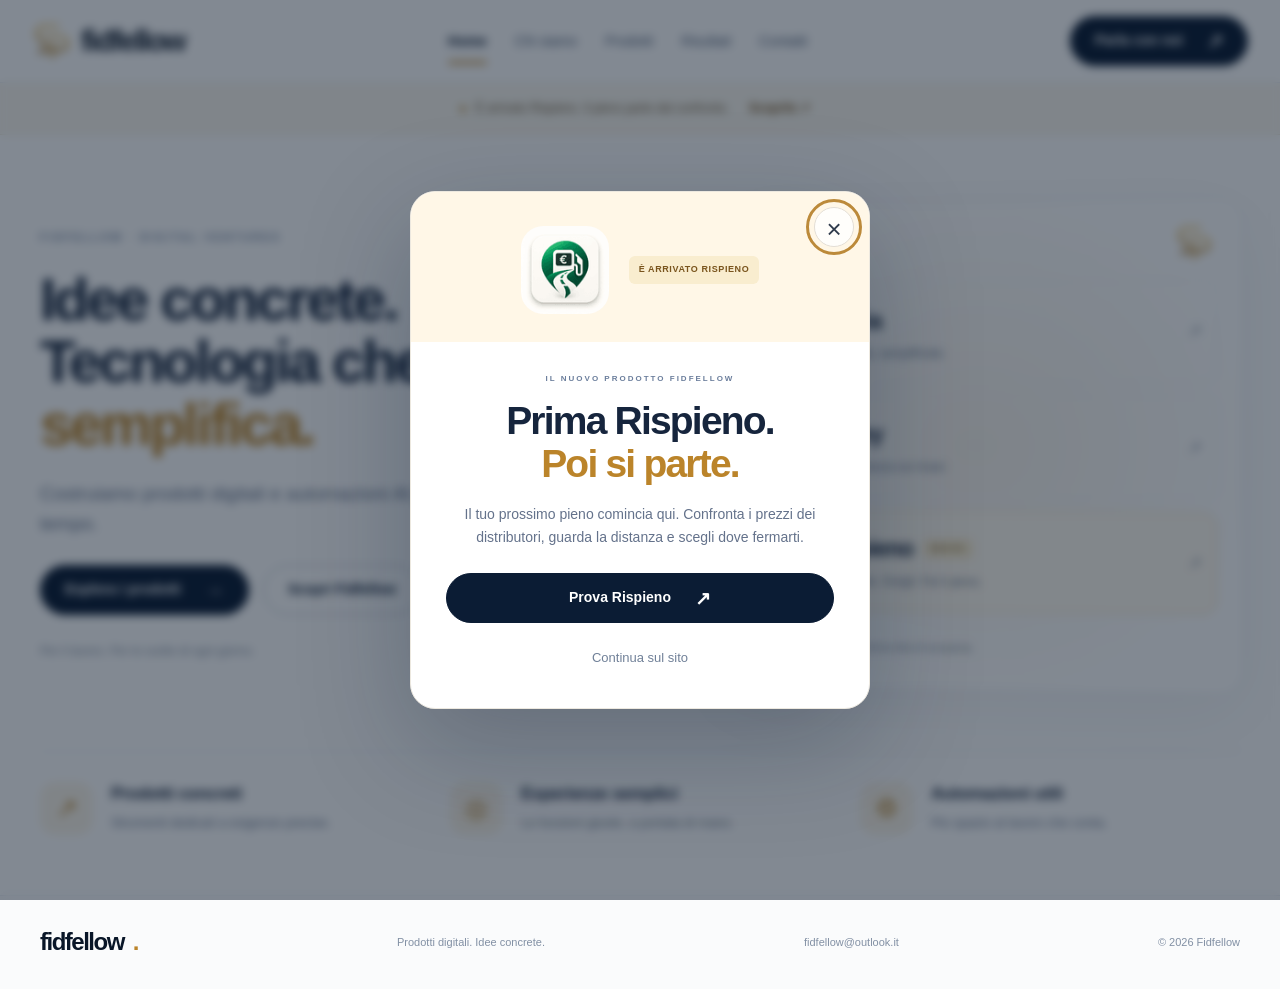
==== index.html @ 9572c6fe "Replace speculative forecasts with transparent cost, recovery and fuel comparisons using customer in" ====
<!doctype html><html lang="it"><head><meta charset="utf-8"><meta name="viewport" content="width=device-width,initial-scale=1"><title>Fidfellow — Prodotti digitali, idee concrete</title><meta name="description" content="Nuvia, Hotey e Rispieno: scopri i prodotti Fidfellow e le soluzioni di automazione AI per semplificare il lavoro e le scelte quotidiane."><link rel="canonical" href="https://www.fidfellow.it/"><meta name="theme-color" content="#ffffff"><link rel="icon" href="assets/fidfellow-mark.webp"><meta property="og:title" content="Fidfellow — Prodotti digitali, idee concrete"><meta property="og:description" content="Tecnologia utile. Prodotti concreti. Scopri Nuvia, Hotey e il lancio di Rispieno."><meta property="og:image" content="https://www.fidfellow.it/assets/fidfellow-mark.webp"><script async src="https://pagead2.googlesyndication.com/pagead/js/adsbygoogle.js?client=ca-pub-4845368538074260" crossorigin="anonymous"></script><style>:root{--navy:#0b1c34;--text:#16253d;--muted:#64728b;--gold:#bb842a;--line:#e6eaf0;--surface:#f7f9fc;--shadow:0 20px 70px #263c5710}*{box-sizing:border-box}html{scroll-behavior:smooth;scroll-padding-top:90px}body{margin:0;color:var(--text);background:#fff;font-family:Inter,-apple-system,BlinkMacSystemFont,"Segoe UI",Arial,sans-serif;-webkit-font-smoothing:antialiased;line-height:1.6}body.lock{overflow:hidden}a{color:inherit;text-decoration:none}button,input,select,textarea{font:inherit}button,a,input{touch-action:manipulation}button{cursor:pointer}img{max-width:100%;object-fit:contain}button,a{ -webkit-tap-highlight-color:transparent}button:focus-visible,a:focus-visible,summary:focus-visible{outline:3px solid #bc8a3a;outline-offset:5px}input:focus,select:focus,textarea:focus{outline:2px solid #bc8a3a;outline-offset:2px}[hidden]{display:none!important}.container{width:min(1200px,calc(100% - 80px));margin-inline:auto}header{position:sticky;top:0;z-index:30;background:#fffffff5;border-bottom:1px solid var(--line);backdrop-filter:blur(14px)}.nav-wrap{width:min(1320px,calc(100% - 64px));min-height:82px;margin:auto;display:flex;align-items:center;justify-content:space-between;gap:30px}.brand{display:inline-flex;gap:9px;align-items:center;letter-spacing:-1.5px;font-size:29px;font-weight:750;color:#091628}.brand img{object-fit:contain;width:40px;height:40px}nav{display:flex;gap:28px;align-items:center}nav a{position:relative;padding:27px 0;font-size:14px;color:#4c5c76;white-space:nowrap}nav a[aria-current]{color:var(--navy);font-weight:650}nav a[aria-current]:after{content:'';position:absolute;bottom:15px;left:0;right:0;height:3px;background:var(--gold);border-radius:5px}#menu-toggle{display:none}.button{display:inline-flex;align-items:center;justify-content:center;gap:24px;background:var(--navy);border:1px solid var(--navy);border-radius:50px;padding:14px 24px;min-height:50px;color:#fff;font-size:14px;font-weight:600;line-height:1.4;transition:transform .2s,background .2s;white-space:normal;text-align:center}.button:hover{background:#203b60;transform:translateY(-2px)}.button.outline{color:var(--navy);background:transparent;border-color:#acb7c8}.button.outline:hover{background:#eef2f7}.button span{font-size:19px;line-height:1}.actions{display:flex;align-items:center;flex-wrap:wrap;gap:14px;margin-top:27px}.eyebrow{font-size:10px;font-weight:650;letter-spacing:2.8px;color:#6b7e9c;margin:0 0 22px}.gold,em{color:var(--gold)}em{font-style:normal}h1,h2,h3,p{margin-top:0}h1{font-size:clamp(42px,4.6vw,67px);line-height:1.06;letter-spacing:-2.8px;font-weight:700;margin-bottom:23px}h2{font-size:25px;line-height:1.2;letter-spacing:-.9px;margin-bottom:14px}h3{font-size:17px;line-height:1.3;letter-spacing:-.3px;margin-bottom:7px}p{color:var(--muted);font-size:15px;line-height:1.65}.lead{font-size:19px;line-height:1.55;max-width:630px;margin-bottom:0}.hero{display:grid;grid-template-columns:1.15fr 1fr;gap:65px;align-items:center;padding-block:66px 60px}.hero-foot{font-size:12px;margin:27px 0 0;color:#8490a1}.launch-strip{background:#faf7ef;display:flex;justify-content:center;align-items:center;gap:10px;padding:11px 20px;color:#665130;font-size:12px;border-bottom:1px solid #eee7d7}.launch-strip button{border:0;background:transparent;color:#6d4815;font-size:12px;font-weight:650;padding:5px 10px}.live-dot{height:6px;width:6px;background:#b88a3a;border-radius:50%;flex:none}.ecosystem{padding:24px;background:#fff;border:1px solid #e3e7ed;border-radius:24px;box-shadow:var(--shadow);transform:perspective(1400px) rotateY(-5deg);position:relative}.ecosystem:before{content:'';position:absolute;inset:-45px;z-index:-1;background:radial-gradient(ellipse,#eee6d77a,transparent 65%);pointer-events:none}.ecosystem-head{display:flex;align-items:center;justify-content:space-between;margin:0 4px 18px}.ecosystem-head>span{font-size:9px;letter-spacing:2px;color:#788297}.eco-row{display:flex;align-items:center;gap:17px;padding:19px 15px;border:1px solid #edf0f4;border-radius:14px;margin-bottom:12px;transition:transform .2s,background .2s}.eco-row:hover{background:#f8f9fc;transform:translateX(3px)}.eco-row img{width:52px;height:52px;border-radius:12px;flex:none}.eco-row>span:nth-child(2){flex:1}.eco-row strong{display:flex;gap:10px;align-items:center;font-size:23px;letter-spacing:-.8px}.eco-row small{font-size:12px;color:var(--muted)}.eco-row>span:last-child{color:#7b879b}.eco-launch{background:#fffaf0;border-color:#ebdcbf}.badge{display:inline-block;background:#f9edcf;color:#79541d;border-radius:6px;padding:4px 8px;font-size:8px;letter-spacing:.6px;font-weight:700;line-height:1.5;vertical-align:middle}.ecosystem-bottom{font-size:10px;color:#7b8798;padding:10px 4px 2px}.tiny-icon{color:var(--gold);font-size:18px;vertical-align:middle;margin-right:8px}.principles{display:grid;grid-template-columns:repeat(3,1fr);gap:30px;padding-block:30px 50px;border-top:1px solid var(--line)}.principles article{display:flex;gap:18px;align-items:center}.principles p{font-size:13px;margin:0}.icon-box{height:53px;width:53px;flex:none;display:inline-grid;place-items:center;background:#fbf5e9;color:#b57e22;border-radius:15px;font-size:26px}.card{background:white;border:1px solid var(--line);border-radius:18px;padding:27px}.values{display:grid;grid-template-columns:repeat(3,minmax(0,1fr));gap:20px}.values .icon-box{margin-bottom:22px}.values h2{font-size:22px}.values p{font-size:14px;margin:0}.brand-panel{min-height:370px;background:linear-gradient(145deg,#fafbfc,#f5efe3);border:1px solid #eee9e0;border-radius:24px;display:flex;flex-direction:column;align-items:center;justify-content:center;padding:35px}.brand-panel img{width:140px;height:140px}.brand-panel strong{font-size:35px;letter-spacing:-1.8px;margin-top:5px}.brand-panel p{font-size:17px;line-height:1.5;text-align:center;margin:12px 0 24px}.brand-panel>span{font-size:8px;color:#9a8b70;letter-spacing:1.5px}.split-note{display:grid;grid-template-columns:.8fr 1.2fr auto;gap:40px;align-items:center;margin-block:45px 60px;padding-top:30px;border-top:1px solid var(--line)}.split-note h2{margin:0}.split-note p{margin:0;font-size:14px}.text-link{border:0;background:transparent;color:#223d60;padding:6px 0;font-size:13px;font-weight:600;min-height:40px;display:inline-flex;align-items:center}.page-intro{padding-block:55px 38px}.page-intro h1{max-width:900px}.page-intro .lead{max-width:720px;font-size:18px}.product-grid{display:grid;grid-template-columns:repeat(3,minmax(0,1fr));gap:20px}.product-card{display:flex;flex-direction:column;padding:28px;min-width:0}.product-top{display:flex;align-items:center;justify-content:space-between;gap:12px;margin-bottom:25px}.product-top img{width:60px;height:60px;border-radius:14px}.category{font-size:8px;letter-spacing:1px;color:#7788a0;text-align:right}.product-card h2{font-size:29px;margin-bottom:15px}.product-card p{font-size:14px}.product-card ul{list-style:none;margin:2px 0 28px;padding:0;font-size:12px;color:#5c6c84}.product-card li{border-bottom:1px solid #eef1f5;padding:9px 0}.product-card li:before{content:'✓';color:var(--gold);margin-right:9px}.product-card .button{margin-top:auto;align-self:start;font-size:13px}.product-launch{background:#fffdf8;border-color:#e7d4ae}.custom-banner{display:flex;align-items:center;justify-content:space-between;gap:25px;border-top:1px solid var(--line);margin-top:36px;padding-block:30px 48px}.custom-banner h2{font-size:24px;margin-bottom:6px}.custom-banner p{margin:0;font-size:14px}.back{display:inline-block;font-size:13px;color:#64748b;margin:35px 0}.detail-layout{display:grid;grid-template-columns:.8fr 1.2fr;gap:70px;align-items:center;padding-bottom:60px}.detail-layout h1{font-size:clamp(40px,4vw,59px)}.detail-layout .lead{font-size:17px}.detail-art{min-height:380px;border-radius:24px;display:flex;flex-direction:column;align-items:center;justify-content:center;gap:36px;padding:35px;background:#f0f7f6}.detail-art>img{width:155px;height:155px;border-radius:25px}.detail-art>span{font-size:9px;letter-spacing:1.5px;color:#44605c;text-align:center}.hotey-art{background:#eff6f1}.rispieno-art{background:#fff5df}.rispieno-art>span{color:#896e33}dl{font-size:13px;margin:25px 0}dl>div{display:flex;justify-content:space-between;gap:20px;padding:12px 0;border-bottom:1px solid var(--line)}dd{margin:0;color:var(--muted);text-align:right}.steps{list-style:none;padding:0;margin:25px 0;font-size:14px;color:#5b6e85}.steps li{padding:9px 0}.steps b{color:var(--gold);font-size:11px;margin-right:12px}.results-intro h1{font-size:clamp(40px,4vw,58px)}.simulator{padding-bottom:55px}.sim-toolbar{display:flex;justify-content:space-between;gap:20px;align-items:center;margin-bottom:23px}.segmented{display:flex;gap:5px;padding:5px;background:#f0f3f8;border:1px solid var(--line);border-radius:11px}.segmented button{background:transparent;color:#66758e;border:0;padding:10px 25px;border-radius:7px;font-size:13px;min-height:42px}.segmented button[aria-pressed=true]{background:var(--navy);color:white;box-shadow:0 3px 5px #12243d20}.small-button{background:white;border:1px solid #dbe2ec;border-radius:9px;padding:10px 15px;font-size:12px;color:#3a4e6c;min-height:42px}.small-button:hover{background:#f5f7fb}.sim-grid{display:grid;grid-template-columns:300px minmax(0,1fr);gap:22px;align-items:start}.controls{background:#fbfcfe;padding:23px}.control-heading{display:flex;justify-content:space-between;align-items:center;gap:10px}.control-heading h2{font-size:19px;margin:0}.control-heading .text-link{font-size:10px;color:#7b8699}.controls>p{font-size:12px;margin-top:14px}.range-label{flex-direction:row;display:flex;flex-wrap:wrap;align-items:center;justify-content:space-between;gap:8px;font-size:12px;color:#51627b;margin-top:25px}.range-label output{font-weight:650;color:var(--navy);font-size:14px}.range-label input{width:100%;accent-color:#bc8b39;min-height:32px;cursor:pointer}.controls .assumption{font-size:10px;color:#7a879a;border-top:1px solid var(--line);padding-top:18px;margin:20px 0 0}.metrics{display:grid;grid-template-columns:1fr 1fr;gap:18px;margin-bottom:18px}.metrics article{padding:23px}.metrics span{display:block;font-size:12px;color:#5c6e88}.metrics strong{font-size:33px;line-height:1.3;letter-spacing:-1px;display:block;margin:10px 0;color:#142943}.metrics article:first-child strong{color:#ad7926}.metrics small{font-size:10px;color:#7c8aa0}.chart-card{padding:24px}.chart-heading{display:flex;justify-content:space-between;align-items:center;gap:20px}.chart-heading .eyebrow{font-size:8px;letter-spacing:1.5px;margin-bottom:9px}.chart-heading h2{font-size:20px;margin:0}.sim-status{font-size:10px;color:#9b742f;white-space:nowrap}#result-chart{width:100%;height:auto;display:block;margin-top:16px;overflow:visible}.chart-note{font-size:11px;margin:0;color:#70809a}.data-table{margin-top:18px;padding:17px 23px}.data-table summary{cursor:pointer;min-height:32px;font-size:13px;align-content:center}.table-scroll{overflow:auto;margin-top:15px}table{border-collapse:collapse;width:100%;font-size:12px;text-align:left}th,td{padding:10px;border-bottom:1px solid var(--line);white-space:nowrap}th{color:#64748b;font-weight:600}tbody tr:hover{background:#f7f9fc}.contact-intro{padding-bottom:35px}.contact-layout{display:grid;grid-template-columns:1.35fr .85fr;gap:23px;padding-bottom:20px}#contact-form{padding:30px}#contact-form>p{font-size:13px}label{display:flex;flex-direction:column;gap:7px;font-size:12px;color:#52627c;margin-top:17px}.form-row{display:grid;grid-template-columns:1fr 1fr;gap:15px}label small{display:inline;font-size:10px;color:#7e8da3}input:not([type=range]),select,textarea{border:1px solid #dfe5ed;border-radius:8px;padding:12px 13px;width:100%;min-width:0;min-height:45px;color:var(--text);background:#fdfefe;font-size:16px}textarea{resize:vertical;line-height:1.5}#contact-form .button{margin-top:22px}#contact-form .form-note{font-size:10px;margin:13px 0 0;color:#7a879b}.contact-side{display:grid;gap:20px;align-content:start}.contact-side .icon-box{margin-bottom:20px}.contact-side h2{font-size:23px}.contact-side p{font-size:13px}.email{display:block;font-size:clamp(16px,1.5vw,21px);font-weight:550;letter-spacing:-.4px;overflow-wrap:anywhere;margin:15px 0 20px}.faq{max-width:850px;padding-block:20px 55px}.faq h2{font-size:25px}.faq details{border-bottom:1px solid var(--line);padding:15px 0}.faq summary{font-size:14px;cursor:pointer;min-height:36px;align-content:center}.faq p{font-size:13px;margin:10px 0}.footer-inner{display:flex;gap:25px;align-items:center;justify-content:space-between;padding-block:27px}.footer-inner .brand{font-size:24px}.footer-inner>span,.footer-inner>a:not(.brand),.footer-inner small{font-size:11px;color:#8290a4}footer{border-top:1px solid var(--line);background:#fafbfc;margin-top:10px}.skip{position:fixed;top:-80px;left:20px;z-index:200;background:var(--navy);color:white;padding:12px}.skip:focus{top:10px}dialog{border:1px solid #ece8df;padding:0;border-radius:25px;width:min(460px,calc(100% - 32px));max-height:calc(100dvh - 32px);overflow:auto;box-shadow:0 35px 110px #07192f40;color:var(--text)}dialog::backdrop{background:#07152680;backdrop-filter:blur(5px)}.modal-close{position:absolute;right:15px;top:15px;width:40px;height:40px;display:grid;place-items:center;border:1px solid #e3ded5;border-radius:50%;background:#ffffffd9;color:#2f3b4c;font-size:26px;z-index:1}.launch-art{display:flex;align-items:center;justify-content:center;gap:20px;background:#fff7e7;padding:30px 35px 24px;min-height:150px}.launch-art img{width:88px;height:88px;border-radius:22px}.launch-art .badge{font-size:9px;padding:7px 10px}.launch-content{padding:30px 35px;text-align:center}.launch-content .eyebrow{font-size:8px;letter-spacing:2px;margin-bottom:15px}.launch-content h2{font-size:39px;line-height:1.1;letter-spacing:-1.8px;margin-bottom:17px}.launch-content p:not(.eyebrow){font-size:14px}.launch-content .button{width:100%;margin-top:10px}.launch-content .dismiss{display:block;margin:15px auto 0;color:#708098;font-weight:400}.page-enter{animation:page-enter .25s ease}@keyframes page-enter{from{opacity:.5;transform:translateY(6px)}to{opacity:1;transform:translateY(0)}}
@media(min-width:1450px){.hero{padding-block:85px 70px}h1{font-size:69px}.home-hero{gap:90px}.container{width:min(1240px,calc(100% - 100px))}}
@media(max-width:1050px){.nav-wrap{gap:20px;width:calc(100% - 40px)}nav{gap:20px}.nav-cta{display:none}.hero{gap:35px}.hero h1{font-size:52px}.eco-row{padding:15px 10px;gap:10px}.eco-row strong{font-size:20px}.ecosystem{padding:19px}.product-card{padding:22px}.product-top{align-items:flex-start;flex-direction:column}.detail-layout{gap:35px}.sim-grid{grid-template-columns:260px minmax(0,1fr)}.controls{padding:18px}.metrics strong{font-size:28px}.split-note{grid-template-columns:1fr 1fr}.split-note .text-link{grid-column:2}.footer-inner{flex-wrap:wrap}.contact-layout{grid-template-columns:1.15fr .85fr}}
@media(max-width:760px){.container{width:calc(100% - 40px)}.nav-wrap{min-height:72px}.brand{font-size:27px}.brand img{width:34px;height:34px}#menu-toggle{display:flex;align-items:center;gap:13px;border:1px solid #e1e6ed;background:#fff;border-radius:30px;color:var(--navy);padding:10px 15px;min-height:44px;font-size:13px}nav{display:none;position:absolute;top:72px;left:0;right:0;background:#fff;border-bottom:1px solid var(--line);box-shadow:0 22px 40px #10284c15;padding:12px 22px 20px;flex-direction:column;gap:0;align-items:stretch;max-height:calc(100dvh - 72px);overflow:auto}header.menu-open nav{display:flex}nav a{padding:15px 10px;font-size:19px;border-bottom:1px solid #f0f2f6}nav a[aria-current]:after{left:0;top:19px;bottom:19px;width:3px;height:auto;right:auto}.launch-strip{font-size:10px;gap:7px;padding:8px 15px}.launch-strip button{font-size:10px;padding-inline:4px;white-space:nowrap}.hero{grid-template-columns:1fr;padding-block:36px;gap:32px}.hero h1,h1{font-size:clamp(39px,9.2vw,57px);letter-spacing:-1.8px}.lead,.page-intro .lead{font-size:16px}.eyebrow{font-size:8px;letter-spacing:2.2px;margin-bottom:18px}.actions{gap:10px;margin-top:22px}.button{padding:13px 20px;min-height:48px;font-size:13px;gap:15px}.hero-foot{font-size:11px;margin-top:19px}.ecosystem{transform:none;padding:20px;border-radius:20px}.ecosystem-head{margin-bottom:10px}.ecosystem-head img{width:30px;height:30px}.eco-row{padding:13px;gap:14px}.eco-row img{width:45px;height:45px}.eco-row strong{font-size:20px}.eco-row small{font-size:11px}.ecosystem-bottom{font-size:9px}.principles{grid-template-columns:1fr;gap:22px;padding-block:27px 38px}.principles article{gap:15px}.principles p{font-size:12px}.icon-box{width:46px;height:46px;font-size:23px}.brand-panel{min-height:250px;padding:25px}.brand-panel img{width:100px;height:100px}.brand-panel strong{font-size:28px}.brand-panel p{font-size:15px;margin-bottom:16px}.values{grid-template-columns:1fr;gap:13px}.values .card{padding:23px}.values .icon-box{float:left;margin:0 18px 12px 0}.values h2{font-size:21px;margin-top:8px}.values p{clear:both;padding-top:10px}.split-note{grid-template-columns:1fr;gap:15px;margin-block:30px 38px}.split-note .text-link{grid-column:auto}.split-note h2{font-size:26px}.page-intro{padding-block:34px 28px}.product-grid{grid-template-columns:1fr;gap:16px}.product-top{flex-direction:row;align-items:center;margin-bottom:20px}.product-card{padding:25px}.product-card h2{font-size:28px}.product-card ul{margin-bottom:22px}.custom-banner{flex-direction:column;align-items:start;padding-bottom:35px;gap:20px}.detail-layout{grid-template-columns:1fr;gap:28px;padding-bottom:35px}.detail-art{min-height:220px;gap:20px;padding:25px}.detail-art>img{width:110px;height:110px}.detail-layout h1{font-size:40px}.detail-layout .lead{font-size:16px}.back{margin:24px 0}.results-intro h1{font-size:39px}.sim-grid{grid-template-columns:1fr;gap:15px}.sim-toolbar{gap:10px;flex-wrap:wrap;margin-bottom:15px}.segmented{flex:1}.segmented button{flex:1;padding:10px 15px}.small-button{font-size:11px}.controls{padding:21px}.controls>p{margin:8px 0}.range-label{margin-top:19px}.range-label input{min-height:42px}.metrics{gap:11px;margin-bottom:13px}.metrics article{padding:17px 14px}.metrics span{font-size:10px}.metrics strong{font-size:clamp(22px,6vw,29px)}.metrics small{font-size:9px}.chart-card{padding:19px 12px}.chart-heading{padding-inline:6px;gap:10px}.chart-heading h2{font-size:17px}.sim-status{font-size:8px}.chart-heading .eyebrow{font-size:7px;letter-spacing:1px}.chart-note{padding-inline:6px;font-size:10px}.data-table{padding:15px}.contact-layout{grid-template-columns:1fr;gap:17px}#contact-form{padding:23px}.form-row{grid-template-columns:1fr;gap:0}.contact-side{gap:15px}.contact-side .card{padding:23px}.email{font-size:21px}.faq{padding-block:20px 35px}.faq h2{font-size:24px}.footer-inner{gap:15px;display:grid;grid-template-columns:1fr 1fr;padding-block:22px}.footer-inner>.brand{grid-column:1/-1}.footer-inner>a:not(.brand){grid-column:1/-1;grid-row:3}.footer-inner>span{font-size:10px}.footer-inner small{text-align:right;font-size:10px}.launch-content{padding:25px}.launch-content h2{font-size:35px}.launch-art{padding:25px;gap:15px}.launch-art img{width:75px;height:75px}.launch-art .badge{font-size:8px}}
@media(prefers-reduced-motion:reduce){html{scroll-behavior:auto}*,*:before,*:after{animation:none!important;transition:none!important}}
/* Interactive forecast chart: dimensional SVG, real scenario values. */
.chart-card{position:relative;background:linear-gradient(145deg,#fff 45%,#fbf8f1);box-shadow:0 10px 35px #1c35570a;border-color:#e6e6e8;overflow:hidden}.chart-card:before{content:'';position:absolute;left:24px;right:24px;top:0;height:2px;background:linear-gradient(90deg,transparent,#d7b67488,transparent)}#result-chart{touch-action:pan-y;border-radius:12px}#result-chart:focus-visible{outline:2px solid #bc8b39;outline-offset:4px}.chart-hit{cursor:crosshair}.trend-note{font-size:10px;color:#7a879b;margin:9px 0 0}.metrics strong{font-variant-numeric:tabular-nums}.chart-curve{stroke-dasharray:1400;stroke-dashoffset:0;animation:curve-reveal .65s cubic-bezier(.2,.7,.3,1)}@keyframes curve-reveal{from{stroke-dashoffset:1400}to{stroke-dashoffset:0}}@media(prefers-reduced-motion:reduce){.chart-curve{animation:none}}
.analysis-guidance{margin-bottom:18px;background:#faf8f3}.analysis-guidance .eyebrow{font-size:8px;margin-bottom:10px}.analysis-guidance h2{font-size:23px}.analysis-guidance p:last-child{font-size:13px;margin:0}.controls label{margin-top:20px;line-height:1.5}.controls label small{font-size:10px;color:#78869b;line-height:1.5}.controls input[type=number]{font-variant-numeric:tabular-nums}.data-origin{font-size:10px!important;padding:10px 12px;background:#f5efdf;border-radius:8px;color:#765c2f!important}.decision-box{margin-top:17px;border-left:3px solid #c2903d}.decision-box p{font-size:13px;margin:0}.analysis-cta{margin-top:24px;display:flex;gap:20px;align-items:center;justify-content:space-between}.analysis-cta p{font-size:12px;margin:0}.analysis-cta .button{flex-shrink:0}.metrics strong.negative{color:#aa4d3f}.small-button:disabled{opacity:.45;cursor:not-allowed}#formula{font-size:12px;padding-top:15px}.data-table .form-note{font-size:10px;margin-top:15px;color:#78869b}.sim-grid{grid-template-columns:330px minmax(0,1fr)}@media(max-width:1050px){.sim-grid{grid-template-columns:290px minmax(0,1fr)}}@media(max-width:760px){.sim-grid{grid-template-columns:1fr}.analysis-cta{flex-direction:column;align-items:start}.analysis-guidance h2{font-size:21px}}</style></head><body>
<a class="skip" href="#main">Vai al contenuto</a><header><div class="nav-wrap"><a class="brand" href="#home" aria-label="Fidfellow, Home"><img src="[data-uri]" alt="" width="40" height="40">fidfellow</a><button id="menu-toggle" aria-expanded="false" aria-controls="navigation">Menu <span aria-hidden="true">☰</span></button><nav id="navigation" aria-label="Navigazione principale"><a href="#home">Home</a><a href="#chi-siamo">Chi siamo</a><a href="#prodotti">Prodotti</a><a href="#risultati">Risultati</a><a href="#contatti">Contatti</a></nav><a class="button nav-cta" href="#contatti">Parla con noi <span>↗</span></a></div></header>
<main id="main">
<section data-page="home"><div class="launch-strip"><span class="live-dot"></span><span>È arrivato Rispieno. Il pieno parte dal confronto.</span><button type="button" data-launch>Scoprilo <span aria-hidden="true">↗</span></button></div><div class="container hero home-hero"><div class="hero-copy"><p class="eyebrow">FIDFELLOW · DIGITAL VENTURES</p><h1>Idee concrete.<br>Tecnologia che<br><em>semplifica.</em></h1><p class="lead">Costruiamo prodotti digitali e automazioni AI per dare più valore al tuo tempo.</p><div class="actions"><a class="button" href="#prodotti">Esplora i prodotti <span>→</span></a><a class="button outline" href="#chi-siamo">Scopri Fidfellow</a></div><p class="hero-foot">Per il lavoro. Per le scelte di ogni giorno.</p></div><div class="ecosystem" aria-label="L’ecosistema dei prodotti Fidfellow"><div class="ecosystem-head"><span>I NOSTRI PRODOTTI</span><img src="[data-uri]" alt="" width="38" height="38"></div><a class="eco-row" href="#nuvia"><img src="[data-uri]" alt="" width="56" height="56"><span><strong>Nuvia</strong><small>Ospitalità, semplificata.</small></span><span>↗</span></a><a class="eco-row" href="#hotey"><img src="[data-uri]" alt="" width="56" height="56"><span><strong>Hotey</strong><small>Più chiarezza sui ricavi.</small></span><span>↗</span></a><a class="eco-row eco-launch" href="#rispieno"><img src="[data-uri]" alt="" width="56" height="56"><span><strong>Rispieno <b class="badge">NOVITÀ</b></strong><small>Confronta. Scegli. Fai il pieno.</small></span><span>↗</span></a><div class="ecosystem-bottom"><span class="tiny-icon">✦</span> Esigenze diverse. La stessa idea di semplicità.</div></div></div><div class="container principles"><article><span class="icon-box">↗</span><div><h3>Prodotti concreti</h3><p>Strumenti dedicati a esigenze precise.</p></div></article><article><span class="icon-box">◎</span><div><h3>Esperienze semplici</h3><p>Le funzioni giuste, a portata di mano.</p></div></article><article><span class="icon-box">⚙</span><div><h3>Automazioni utili</h3><p>Più spazio al lavoro che conta.</p></div></article></div></section>
<section data-page="chi-siamo" hidden><div class="container hero about-hero"><div><p class="eyebrow">FIDFELLOW · CHI SIAMO</p><h1>Costruiamo con<br><em>visione e concretezza.</em></h1><p class="lead">Sviluppiamo prodotti digitali e soluzioni di automazione AI per aiutare aziende e persone a semplificare le attività quotidiane.</p><div class="actions"><a href="#prodotti" class="button">Scopri cosa facciamo <span>→</span></a><a href="#contatti" class="button outline">Contattaci</a></div></div><div class="brand-panel"><img src="[data-uri]" alt="Logo Fidfellow" width="180" height="180"><strong>fidfellow</strong><p>Dal bisogno reale.<br>Alla soluzione utile.</p><span>PRODOTTI · SOFTWARE · AUTOMAZIONE AI</span></div></div><div class="container values"><article class="card"><span class="icon-box">◎</span><h2>Missione</h2><p>Dare valore al tempo attraverso prodotti e automazioni che rendano più semplici il lavoro e le decisioni quotidiane.</p></article><article class="card"><span class="icon-box">↗</span><h2>Approccio</h2><p>Partire da un bisogno concreto, costruire una soluzione utilizzabile e migliorarla sulla base dell’esperienza.</p></article><article class="card"><span class="icon-box">◇</span><h2>Valori</h2><p>Semplicità, chiarezza e tecnologia utile. Mettiamo al centro le persone che useranno ciò che realizziamo.</p></article></div><div class="container split-note"><h2>Prodotti nostri.<br>Soluzioni per te.</h2><p>Accanto a Nuvia, Hotey e Rispieno, realizziamo automazioni AI e sistemi per digitalizzare i processi aziendali. Raccontaci da dove vuoi partire.</p><a class="text-link" href="#contatti">Parliamone →</a></div></section>
<section data-page="prodotti" hidden><div class="container page-intro"><p class="eyebrow">FIDFELLOW · PRODOTTI</p><h1>Strumenti diversi.<br>Un obiettivo: <em>semplificare.</em></h1><p class="lead">Ospitalità, ricavi e mobilità. Scegli il prodotto e scopri cosa può fare per te.</p></div><div class="container product-grid"><article class="product-card card"><div class="product-top"><img src="[data-uri]" width="64" height="64" alt="Logo Nuvia"><span class="category">OSPITALITÀ</span></div><h2>Nuvia</h2><p>Una piattaforma per hotel, B&B e case vacanza. Per organizzare il lavoro e gestire le richieste quotidiane con più chiarezza.</p><ul><li>Organizzazione operativa</li><li>Richieste degli ospiti</li><li>Ospitalità indipendente</li></ul><a class="button" href="#nuvia">Scopri Nuvia <span>↗</span></a></article><article class="product-card card"><div class="product-top"><img src="[data-uri]" width="64" height="64" alt="Logo Hotey"><span class="category">REVENUE OPERATIONS</span></div><h2>Hotey</h2><p>Un motore di revenue recovery per hotel. Per confrontare prenotazioni, commissioni e pagamenti e approfondire le anomalie.</p><ul><li>Confronto dei dati</li><li>Anomalie da verificare</li><li>Ricavi potenzialmente recuperabili</li></ul><a class="button outline" href="#hotey">Scopri Hotey <span>↗</span></a></article><article class="product-card card product-launch"><div class="product-top"><img src="[data-uri]" width="64" height="64" alt="Logo Rispieno"><span class="badge">APPENA LANCIATO</span></div><h2>Rispieno</h2><p>Confronta i distributori e i prezzi del carburante. Guarda anche la distanza e apri le indicazioni per la stazione che scegli.</p><ul><li>Confronto per carburante</li><li>Prezzi e posizione</li><li>Indicazioni su Google Maps</li></ul><a class="button" href="#rispieno">Scopri Rispieno <span>↗</span></a></article></div><div class="container custom-banner"><div><h2>Hai un’esigenza diversa?</h2><p>Parliamo di automazioni AI e soluzioni per i tuoi processi.</p></div><a class="button outline" href="#contatti">Soluzioni su misura →</a></div></section>
<section data-page="nuvia" hidden class="detail-page container"><a class="back" href="#prodotti">← Torna ai prodotti</a><div class="detail-layout"><div class="detail-art nuvia-art"><img src="[data-uri]" alt="Logo Nuvia" width="180" height="180"><span>OSPITALITÀ, SEMPLIFICATA.</span></div><div><p class="eyebrow">FIDFELLOW · NUVIA</p><h1>Più spazio<br><em>all’ospitalità.</em></h1><p class="lead">La piattaforma dedicata a hotel, B&B e case vacanza: richieste ripetitive, organizzazione operativa e una visione più chiara della struttura.</p><dl><div><dt>Per chi</dt><dd>Ospitalità indipendente</dd></div><div><dt>Focus</dt><dd>Organizzazione e attività quotidiane</dd></div></dl><div class="actions"><a class="button" href="nuvia/" target="_blank" rel="noopener">Scopri il sito Nuvia ↗</a><a class="button outline" href="#contatti" data-topic="Nuvia">Chiedi informazioni</a></div></div></div></section>
<section data-page="hotey" hidden class="detail-page container"><a class="back" href="#prodotti">← Torna ai prodotti</a><div class="detail-layout"><div class="detail-art hotey-art"><img src="[data-uri]" alt="Logo Hotey" width="180" height="180"><span>CHIAREZZA SUI RICAVI.</span></div><div><p class="eyebrow">FIDFELLOW · HOTEY</p><h1>Ogni ricavo<br><em>merita attenzione.</em></h1><p class="lead">Confronta prenotazioni, commissioni OTA e pagamenti per individuare anomalie e importi potenzialmente recuperabili, sempre da verificare.</p><dl><div><dt>Per chi</dt><dd>Hotel indipendenti</dd></div><div><dt>Focus</dt><dd>Revenue recovery</dd></div></dl><div class="actions"><a class="button" href="https://hotey0.vercel.app/" target="_blank" rel="noopener">Apri Hotey ↗</a><a class="button outline" href="#contatti" data-topic="Hotey">Chiedi informazioni</a></div></div></div></section>
<section data-page="rispieno" hidden class="detail-page container"><a class="back" href="#prodotti">← Torna ai prodotti</a><div class="detail-layout"><div class="detail-art rispieno-art"><img src="[data-uri]" alt="Logo Rispieno" width="180" height="180"><span>PRIMA RISPIENO. POI SI PARTE.</span></div><div><p class="eyebrow">FIDFELLOW · RISPIENO <span class="badge">NOVITÀ</span></p><h1>Il prossimo pieno?<br><em>Parti dal confronto.</em></h1><p class="lead">Scegli il carburante, confronta prezzi e distanza dei distributori e apri le indicazioni su Google Maps. Una scelta più informata, prima di partire.</p><ol class="steps"><li><b>01</b> Scegli il carburante e la località.</li><li><b>02</b> Confronta i distributori e i prezzi.</li><li><b>03</b> Apri le indicazioni per quello che scegli.</li></ol><div class="actions"><a class="button" href="https://rispieno.vercel.app/app" target="_blank" rel="noopener">Apri Rispieno ↗</a><a class="button outline" href="#risultati" data-scenario="rispieno">Simula il risparmio</a></div></div></div></section>
<section data-page="risultati" hidden><div class="container page-intro results-intro"><p class="eyebrow">FIDFELLOW · VALUTA LA CONVENIENZA</p><h1>Il valore si misura.<br><em>Partendo dai tuoi numeri.</em></h1><p class="lead">Quanto tempo puoi recuperare? Quanto resta dopo i costi? Confronta le alternative con dati della tua attività, non con percentuali di crescita preimpostate.</p></div><div class="container simulator"><div class="sim-toolbar"><div class="segmented" aria-label="Scegli il prodotto"><button data-sim="nuvia" aria-pressed="true">Nuvia</button><button data-sim="hotey" aria-pressed="false">Hotey</button><button data-sim="rispieno" aria-pressed="false">Rispieno</button></div><button class="small-button" id="export" disabled>Esporta analisi CSV ↓</button></div><div class="sim-grid"><aside class="card controls"><div class="control-heading"><h2>I dati del confronto</h2><button id="reset" class="text-link" type="button">Svuota</button></div><p id="sim-description"></p><button type="button" class="small-button" id="example">Prova un esempio dichiarato</button><p id="data-origin" class="data-origin">In attesa dei tuoi dati</p><div id="sim-inputs"></div><p class="assumption" id="assumption"></p></aside><div class="sim-output"><div class="analysis-guidance card"><p class="eyebrow">COSA TI AIUTA A DECIDERE</p><h2 id="decision-heading"></h2><p id="decision-description"></p></div><div class="metrics" aria-live="polite" aria-atomic="true"><article class="card"><span id="metric-label-1"></span><strong id="metric-1">—</strong><small id="metric-note-1"></small></article><article class="card"><span id="metric-label-2"></span><strong id="metric-2">—</strong><small id="metric-note-2"></small></article></div><div class="card chart-card"><div class="chart-heading"><div><p class="eyebrow">CONFRONTO ECONOMICO</p><h2 id="chart-title"></h2></div><span class="sim-status" id="analysis-status">Dati da inserire</span></div><svg id="result-chart" viewBox="0 0 680 280" role="img" aria-labelledby="chart-title chart-description"><desc id="chart-description"></desc></svg><p class="chart-note" id="chart-summary"></p></div><div class="decision-box card" aria-live="polite"><h3 id="decision-result">La convenienza, spiegata.</h3><p id="decision-detail">Completa i campi per vedere il confronto e la soglia di convenienza.</p></div><details class="data-table card"><summary>Vedi il calcolo e le fonti dei dati</summary><p id="formula"></p><div class="table-scroll"><table><thead><tr><th>Voce</th><th>Importo</th></tr></thead><tbody id="table-values"></tbody></table></div><p class="form-note">Dati forniti da chi compila, non verificati da Fidfellow. Nessun collegamento a contabilità, account delle app o prezzi live. L’analisi resta nel browser.</p></details><div class="analysis-cta"><div><h3>Verifichiamo insieme il tuo caso.</h3><p>Porta questi numeri nella conversazione: il passo successivo è un confronto concreto.</p></div><a class="button" id="analysis-contact" href="#contatti">Parliamone →</a></div></div></div></div></section>
<section data-page="contatti" hidden><div class="container page-intro contact-intro"><p class="eyebrow">FIDFELLOW · CONTATTI</p><h1>Parliamo del<br><em>tuo progetto.</em></h1><p class="lead">Un’idea, un prodotto o un processo da migliorare. Raccontaci la tua esigenza: partiamo da lì.</p></div><div class="container contact-layout"><form id="contact-form" class="card"><h2>Prepara un messaggio</h2><p>Un primo passo semplice per conoscerci.</p><div class="form-row"><label>Nome e cognome<input name="name" autocomplete="name" placeholder="Come ti chiami" required maxlength="100"></label><label>Azienda <small>(facoltativo)</small><input name="company" autocomplete="organization" placeholder="La tua attività" maxlength="120"></label></div><label>Di cosa vuoi parlare?<select name="topic" id="topic"><option>Automazioni AI e processi</option><option>Nuvia</option><option>Hotey</option><option>Rispieno</option><option>Collaborazioni</option><option>Altra richiesta</option></select></label><label>Il tuo messaggio<textarea name="message" placeholder="Qual è il tuo obiettivo?" rows="4" required minlength="10" maxlength="3000"></textarea></label><button class="button" type="submit">Prepara l’email <span>→</span></button><p class="form-note">Il messaggio si apre nella tua app di posta: puoi rileggerlo e inviarlo da lì. Il modulo non invia né salva dati sul sito.</p><p id="form-status" role="status"></p></form><aside class="contact-side"><div class="card"><span class="icon-box">✉</span><h2>Contatto diretto</h2><p>Prodotti, automazioni o collaborazioni: scrivici qui.</p><a class="email" href="mailto:fidfellow@outlook.it">fidfellow@outlook.it ↗</a><button id="copy-email" class="small-button" type="button">Copia indirizzo</button><p id="copy-status" role="status"></p></div><div class="card"><h2>Da dove iniziare?</h2><p>Raccontaci cosa fai, come lavori oggi e cosa vorresti semplificare. Non serve avere già un progetto definito.</p><a class="text-link" href="#prodotti">Conosci i nostri prodotti →</a></div></aside></div><div class="container faq"><h2>Qualche risposta, prima di iniziare.</h2><details><summary>Posso chiedere informazioni su un’app?</summary><p>Sì. Seleziona Nuvia, Hotey o Rispieno nel modulo e descrivi ciò che ti serve.</p></details><details><summary>Realizzate automazioni per le aziende?</summary><p>Sì, ci occupiamo anche di automazioni AI e digitalizzazione dei processi. Scrivici il contesto per valutare insieme l’esigenza.</p></details><details><summary>Il pulsante non apre la posta. Come scrivo?</summary><p>Copia fidfellow@outlook.it e crea un nuovo messaggio nella tua casella email.</p></details></div></section>
</main><footer><div class="container footer-inner"><a class="brand" href="#home">fidfellow<span class="gold">.</span></a><span>Prodotti digitali. Idee concrete.</span><a href="mailto:fidfellow@outlook.it">fidfellow@outlook.it</a><small>© 2026 Fidfellow</small></div></footer>
<dialog id="launch-dialog" aria-labelledby="launch-title" aria-describedby="launch-description"><button class="modal-close" aria-label="Chiudi annuncio" type="button" autofocus>×</button><div class="launch-art"><img src="[data-uri]" width="100" height="100" alt="Logo Rispieno"><span class="badge">È ARRIVATO RISPIENO</span></div><div class="launch-content"><p class="eyebrow">IL NUOVO PRODOTTO FIDFELLOW</p><h2 id="launch-title">Prima Rispieno.<br><em>Poi si parte.</em></h2><p id="launch-description">Il tuo prossimo pieno comincia qui. Confronta i prezzi dei distributori, guarda la distanza e scegli dove fermarti.</p><a class="button" href="https://rispieno.vercel.app/app" target="_blank" rel="noopener">Prova Rispieno <span>↗</span></a><button class="dismiss text-link" type="button">Continua sul sito</button></div></dialog>
<script>(()=>{'use strict';
const $=s=>document.querySelector(s),$$=s=>[...document.querySelectorAll(s)];const pages=$$('[data-page]');const header=$('header'),menu=$('#menu-toggle'),nav=$('#navigation'),mobile=matchMedia('(max-width:760px)');
function closeMenu(){header.classList.remove('menu-open');menu.setAttribute('aria-expanded','false')}
menu.addEventListener('click',()=>{const open=!header.classList.contains('menu-open');header.classList.toggle('menu-open',open);menu.setAttribute('aria-expanded',String(open))});document.addEventListener('click',e=>{if(!header.contains(e.target))closeMenu()});document.addEventListener('keydown',e=>{if(e.key==='Escape'&&header.classList.contains('menu-open')){closeMenu();menu.focus()}});mobile.addEventListener('change',closeMenu);
let scenario='nuvia',rows=[],exampleMode={nuvia:false,hotey:false,rispieno:false};
const money=n=>new Intl.NumberFormat('it-IT',{style:'currency',currency:'EUR',maximumFractionDigits:2}).format(n),num=n=>new Intl.NumberFormat('it-IT',{maximumFractionDigits:2}).format(n);
const configs={
nuvia:{desc:'Confronta il valore del tempo dedicato a un’attività ripetitiva, prima e dopo, includendo il costo del software.',heading:'Il tempo liberato vale più del costo?',explain:'Misura la stessa attività su un campione rappresentativo. Il tempo recuperato ha un valore economico, ma diventa risparmio di cassa solo se riduci davvero una spesa.',fields:[['tasks','Attività in un mese',1,100000,1,600,'Conteggio da registro richieste o attività.'],['before','Minuti per attività · oggi',.1,480,.1,8,'Tempo medio misurato sul lavoro attuale.'],['after','Minuti per attività · con la soluzione',0,480,.1,3,'Inserisci una misura da un test o una stima esplicita.'],['hour','Costo orario del lavoro (€)',.01,1000,.01,18,'Costo aziendale per ora, inclusi gli oneri.'],['fee','Costo mensile della soluzione (€)',0,100000,.01,60,'Dal tuo preventivo. Non è un prezzo ufficiale Nuvia.'],['setup','Costo iniziale (€)',0,1000000,.01,200,'Configurazione e formazione; 0 se assenti.']],note:'Confronto a volumi e tempi costanti, senza crescita automatica. Considera il costo del lavoro in modo coerente. I tempi futuri inseriti come stima restano un’ipotesi.',label1:'Valore netto del tempo / mese',label2:'Ore liberate / mese',title:'Costo mensile equivalente · prima e dopo',formula:'Ore liberate = attività × (minuti prima − minuti dopo) ÷ 60. Valore netto mensile = ore liberate × costo orario − costo mensile. Primo anno = 12 × valore netto − costo iniziale.'},
hotey:{desc:'Misura il recupero che si è già tradotto in un incasso. Tieni separati importi segnalati e denaro effettivamente ricevuto.',heading:'Quanto è rimasto davvero?',explain:'Usa un periodo concluso e confronta gli incassi documentati con tutti i costi sostenuti nello stesso periodo. Non annualizziamo automaticamente un recupero una tantum.',fields:[['flagged','Importi contestati nel periodo (€)',0,10000000,.01,1200,'Importi documentati di cui hai richiesto il recupero.'],['collected','Importi effettivamente incassati (€)',0,10000000,.01,900,'Da movimenti bancari o note di accredito liquidate.'],['fee','Costi della soluzione nel periodo (€)',0,10000000,.01,100,'Abbonamento e commissioni effettivi, dal contratto.'],['hours','Ore di lavoro dedicate',0,10000,.1,2,'Tempo impiegato per controlli e contestazioni.'],['hour','Costo orario del lavoro (€)',0,1000,.01,20,'Costo aziendale coerente con quello usato internamente.']],note:'Rendiconto sul periodo scelto da te. Usa la stessa base IVA per incassi e costi. Importi contestati e incassi devono riferirsi alle stesse pratiche. Nessuna percentuale di recupero promessa.',label1:'Recupero netto nel periodo',label2:'Incassato su importi contestati',title:'Incassi e costi · stesso periodo',formula:'Recupero netto = importi incassati − costo della soluzione − ore dedicate × costo orario. Tasso di incasso = incassato ÷ importi contestati. Non include pratiche ancora da verificare.'},
rispieno:{desc:'Confronta due prezzi che hai appena consultato, per lo stesso carburante e la stessa modalità di servizio.',heading:'Il prezzo più basso conviene anche con la deviazione?',explain:'Il costo dei chilometri extra può annullare il vantaggio sul carburante. Inserisci la distanza aggiuntiva totale, includendo il ritorno sul percorso.',fields:[['usual','Prezzo abituale (€/L)',.001,10,.001,1.849,'Prezzo osservato del carburante che utilizzi.'],['alternative','Prezzo alternativo (€/L)',.001,10,.001,1.769,'Confronta self con self oppure servito con servito.'],['litres','Litri da acquistare',.1,300,.1,40,'Quantità del rifornimento che stai pianificando.'],['km','Chilometri extra totali',0,1000,.1,8,'Solo i km in più rispetto al tragitto abituale.'],['consumption','Consumo medio (L/100 km)',.1,100,.1,6,'Dal tuo veicolo o dai consumi che misuri.']],note:'Il carburante della deviazione è valorizzato al prezzo alternativo. Tempo, pedaggi e usura sono esclusi: valutali prima di scegliere. Non sono prezzi live o risparmi garantiti.',label1:'Risparmio netto sul rifornimento',label2:'Costo carburante della deviazione',title:'Stesso pieno · costo totale a confronto',formula:'Vantaggio lordo = (prezzo abituale − prezzo alternativo) × litri. Costo extra = km aggiuntivi × consumo ÷ 100 × prezzo alternativo. Risparmio netto = vantaggio lordo − costo extra.'}
};
const saved=Object.fromEntries(Object.keys(configs).map(k=>[k,{}]));let measurement='estimated',frame=0;
function scheduleRender(){if(frame)return;frame=requestAnimationFrame(()=>{frame=0;render()})}
function buildInputs(){const c=configs[scenario];$('#sim-description').textContent=c.desc;$('#decision-heading').textContent=c.heading;$('#decision-description').textContent=c.explain;$('#assumption').textContent=c.note;$('#formula').textContent=c.formula;$('#metric-label-1').textContent=c.label1;$('#metric-label-2').textContent=c.label2;$('#chart-title').textContent=c.title;$('#sim-inputs').replaceChildren();c.fields.forEach(([id,label,min,max,step,example,hint])=>{const lab=document.createElement('label');lab.htmlFor='sim-'+id;lab.append(document.createTextNode(label));const input=document.createElement('input');Object.assign(input,{type:'number',id:'sim-'+id,min,max,step,value:saved[scenario][id]??'',placeholder:'Inserisci il dato',required:true});input.setAttribute('inputmode','decimal');const help=document.createElement('small');help.id='hint-'+id;help.textContent=hint;input.setAttribute('aria-describedby',help.id);input.addEventListener('input',()=>{saved[scenario][id]=input.value;scheduleRender()});lab.append(input,help);$('#sim-inputs').append(lab)});if(scenario==='nuvia'){const lab=document.createElement('label');lab.textContent='Il tempo con la soluzione è…';const select=document.createElement('select');select.innerHTML='<option value="estimated">Una stima da verificare</option><option value="measured">Misurato in un test da me</option>';select.value=measurement;select.addEventListener('change',()=>{measurement=select.value;render()});lab.append(select);$('#sim-inputs').append(lab)}render()}
function setScenario(name){if(!configs[name])return;scenario=name;$$('[data-sim]').forEach(b=>b.setAttribute('aria-pressed',String(b.dataset.sim===name)));buildInputs()}
function calculate(name,v){if(name==='nuvia'){const hours=v.tasks*(v.before-v.after)/60,before=v.tasks*v.before/60*v.hour,after=v.tasks*v.after/60*v.hour+v.fee,net=before-after;return{net,second:hours,items:[['Lavoro oggi / mese',before],['Lavoro con soluzione / mese',v.tasks*v.after/60*v.hour],['Soluzione / mese',v.fee],['Valore netto / mese',net],['Costo iniziale',v.setup],['Valore netto primo anno',net*12-v.setup]],bars:[['Oggi',before],['Con soluzione',after]],note1:'Valore equivalente, non incasso',note2:'A parità di attività mensili',title:net>0?'Il tempo liberato supera il costo mensile.':net===0?'Il valore del tempo copre il costo mensile.':'Alle condizioni inserite il costo non è coperto.',detail:(hours>0?'Libera '+num(hours)+' ore al mese. ':'Non emerge tempo liberato. ')+(net>0?(v.setup>0?'Il costo iniziale è compensato dopo circa '+num(v.setup/net)+' mesi di utilizzo costante. ':'Non hai indicato costi iniziali. '):'Rivedi attività, tempi e preventivo prima di decidere. ')+'Valore netto equivalente nel primo anno: '+money(net*12-v.setup)+'.',breakEven:net>0?v.setup/net:null}}
if(name==='hotey'){const labour=v.hours*v.hour,cost=v.fee+labour,net=v.collected-cost,rate=v.flagged>0?v.collected/v.flagged*100:null;return{net,second:rate,items:[['Importi contestati',v.flagged],['Importi incassati',v.collected],['Costo soluzione',v.fee],['Valore lavoro dedicato',labour],['Recupero netto',net]],bars:[['Incassato',v.collected],['Costi totali',cost],['Netto',net]],note1:'Incassi meno soluzione e lavoro',note2:'Solo pratiche dello stesso periodo',title:net>0?'Gli incassi superano i costi sostenuti.':net===0?'Incassi e costi si equivalgono.':'I costi superano gli incassi del periodo.',detail:'La soglia per coprire i costi è '+money(cost)+' di incassi. '+(net>=0?'Il saldo netto è '+money(net)+'.':'Mancano '+money(-net)+' per raggiungere il pareggio.')+' Nessuna estensione automatica ai mesi successivi.'}}
const usual=v.usual*v.litres,extra=v.km*v.consumption/100*v.alternative,other=v.alternative*v.litres+extra,net=usual-other,gross=(v.usual-v.alternative)*v.litres,limit=gross>0?gross/(v.consumption/100*v.alternative):0;return{net,second:extra,items:[['Pieno abituale',usual],['Pieno alternativo',v.alternative*v.litres],['Carburante per km extra',extra],['Totale alternativa',other],['Risparmio netto',net]],bars:[['Abituale',usual],['Alternativa + km',other]],note1:'Per il pieno indicato, al netto dei km extra',note2:'Tempo e pedaggi esclusi',title:net>0?'L’alternativa costa meno, anche con i km extra.':net===0?'Le due opzioni hanno lo stesso costo.':'La deviazione non conviene con questi dati.',detail:money(gross)+' di vantaggio sul prezzo, meno '+money(extra)+' di carburante extra. '+(gross>0?'La soglia di pareggio è circa '+num(limit)+' km aggiuntivi totali. ':'Il prezzo alternativo non è inferiore a quello abituale. ')+'Valuta anche tempo, pedaggi e aggiornamento dei prezzi.'}}
function svgEl(tag,attrs,text){const e=document.createElementNS('http://www.w3.org/2000/svg',tag);Object.entries(attrs).forEach(([k,v])=>e.setAttribute(k,String(v)));if(text!==undefined)e.textContent=text;return e}
function plot(result){const svg=$('#result-chart'),w=Math.max(300,svg.clientWidth||680),h=280;svg.removeAttribute('tabindex');svg.removeAttribute('aria-label');svg.onkeydown=null;svg.setAttribute('viewBox','0 0 '+w+' '+h);svg.replaceChildren(svgEl('desc',{id:'chart-description'},result?result.bars.map(([l,v])=>l+': '+money(v)).join('. '):'Inserisci tutti i dati per visualizzare un confronto calcolato.'));if(!result){svg.append(svgEl('text',{x:w/2,y:124,'text-anchor':'middle',fill:'#64728b','font-size':14},'Il tuo confronto parte dai tuoi dati.'),svgEl('text',{x:w/2,y:150,'text-anchor':'middle',fill:'#8490a1','font-size':11},'Compila i campi oppure apri l’esempio dichiarato.'));return}const values=result.bars.map(x=>x[1]),max=Math.max(1,...values)*1.22,min=Math.min(0,...values)*1.15,left=48,right=w-12,top=26,bottom=231,y=v=>bottom-(v-min)/(max-min)*(bottom-top);for(let i=0;i<=4;i++){const value=min+(max-min)*i/4;svg.append(svgEl('line',{x1:left,x2:right,y1:y(value),y2:y(value),stroke:'#e7ebf0'}),svgEl('text',{x:left-8,y:y(value)+4,'text-anchor':'end',fill:'#7a889d','font-size':10},Math.abs(value)>=1000?num(value/1000)+'k':num(value)))}svg.append(svgEl('text',{x:left,y:14,fill:'#72829a','font-size':10},'Euro'));const defs=svgEl('defs',{});['#253d5e','#c2903d','#668577'].forEach((color,i)=>{const gradient=svgEl('linearGradient',{id:'bar-'+i,x1:0,x2:1,y1:0,y2:0});gradient.append(svgEl('stop',{offset:'0%','stop-color':color}),svgEl('stop',{offset:'100%','stop-color':color,'stop-opacity':'.7'}));defs.append(gradient)});svg.append(defs);const band=(right-left)/values.length,bw=Math.min(95,band*.54);result.bars.forEach(([label,value],i)=>{const x=left+band*(i+.5),yy=Math.min(y(value),y(0)),height=Math.max(1,Math.abs(y(value)-y(0)));svg.append(svgEl('rect',{x:x-bw/2+3,y:yy+4,width:bw,height,rx:6,fill:'#14233b0c'}));const bar=svgEl('rect',{x:x-bw/2,y:yy,width:bw,height,rx:6,fill:'url(#bar-'+i+')'});bar.append(svgEl('title',{},label+': '+money(value)));svg.append(bar,svgEl('text',{x,y:value<0?y(value)+15:yy-10,'text-anchor':'middle',fill:'#182c46','font-size':w<420?10:12,'font-weight':600},money(value)),svgEl('text',{x,y:258,'text-anchor':'middle',fill:'#5b6c84','font-size':w<420?9:11},label))})}
function render(){const c=configs[scenario],v={};let valid=true;for(const [id] of c.fields){const input=$('#sim-'+id);if(!input||input.value.trim()===''||!input.validity.valid)valid=false;v[id]=input?Number(input.value):NaN}let error='';if(valid&&scenario==='hotey'&&v.collected>v.flagged){valid=false;error='Gli incassi superano gli importi contestati: controlla che le pratiche e il periodo coincidano.'}const isExample=exampleMode[scenario];$('#data-origin').textContent=isExample?'Esempio illustrativo: valori modificabili, non risultati Fidfellow.':'Dati inseriti da te · non verificati';$('#analysis-status').textContent=isExample?'Esempio':valid?(scenario==='nuvia'&&measurement==='estimated'?'Stima dichiarata':'Dati inseriti'):'Dati da completare';$('#export').disabled=!valid;rows=[];if(!valid){$('#metric-1').textContent='—';$('#metric-2').textContent='—';$('#metric-note-1').textContent='Completa tutti i dati, anche i costi';$('#metric-note-2').textContent='Usa 0 solo per costi davvero assenti';$('#decision-result').textContent='Prima i dati. Poi la decisione.';$('#decision-detail').textContent=error||'Inserisci i valori della tua attività. Per capire il funzionamento puoi aprire un esempio, sempre indicato come illustrativo.';$('#chart-summary').textContent=error||'Nessun risultato viene mostrato senza i dati necessari.';$('#table-values').replaceChildren();plot(null);return}const r=calculate(scenario,v);$('#metric-1').textContent=money(r.net);$('#metric-1').classList.toggle('negative',r.net<0);$('#metric-2').textContent=scenario==='nuvia'?num(r.second)+' h':scenario==='hotey'?(r.second===null?'Non applicabile':num(r.second)+'%'):money(r.second);$('#metric-note-1').textContent=r.note1;$('#metric-note-2').textContent=r.note2;$('#decision-result').textContent=r.title;$('#decision-detail').textContent=r.detail;$('#chart-summary').textContent=(isExample?'Esempio illustrativo. ':'Calcolo sui dati inseriti. ')+(scenario==='nuvia'?'Il grafico esclude il costo iniziale, incluso invece nel calcolo del primo anno.':scenario==='hotey'?'Rendiconto di un singolo periodo, non una promessa di recupero.':'Il confronto comprende il carburante necessario per i km extra.');rows=r.items;$('#table-values').replaceChildren();rows.forEach(([label,value])=>{const tr=document.createElement('tr');[label,money(value)].forEach(t=>{const td=document.createElement('td');td.textContent=t;tr.append(td)});$('#table-values').append(tr)});plot(r)}
$$('[data-sim]').forEach(b=>b.addEventListener('click',()=>setScenario(b.dataset.sim)));$('#reset').addEventListener('click',()=>{saved[scenario]={};exampleMode[scenario]=false;buildInputs()});$('#example').addEventListener('click',()=>{configs[scenario].fields.forEach(f=>saved[scenario][f[0]]=String(f[5]));exampleMode[scenario]=true;buildInputs()});$('#analysis-contact').addEventListener('click',()=>{$('#topic').value=scenario==='nuvia'?'Nuvia':scenario==='hotey'?'Hotey':'Rispieno'});$('#export').addEventListener('click',()=>{render();if(!rows.length)return;const c=configs[scenario],kind=exampleMode[scenario]?'Esempio illustrativo':'Dati inseriti, non verificati',quote=v=>'"'+String(v).replace(/"/g,'""')+'"';const data=[['Prodotto',scenario],['Origine',kind],['Nota',c.note],['Formula',c.formula],[],['Input','Valore'],...c.fields.map(f=>[f[1],saved[scenario][f[0]]]),...(scenario==='nuvia'?[['Tempo dopo',measurement==='measured'?'Misurato dal compilatore':'Stimato']]:[]),[],['Risultato','Euro'],...rows.map(([l,v])=>[l,v.toFixed(2).replace('.',',')])];const csv='\ufeff'+data.map(row=>row.map(quote).join(';')).join('\r\n');const url=URL.createObjectURL(new Blob([csv],{type:'text/csv;charset=utf-8'}));const a=document.createElement('a');a.href=url;a.download='fidfellow-'+scenario+'-convenienza.csv';a.click();setTimeout(()=>URL.revokeObjectURL(url),1000)});
const dialog=$('#launch-dialog');let launchSeen=false;try{launchSeen=sessionStorage.getItem('ff-rispieno-launch-v1')==='seen'}catch{}let previousFocus=null;function showLaunch(){if(dialog.open)return;previousFocus=document.activeElement;dialog.showModal();document.body.classList.add('lock');launchSeen=true;try{sessionStorage.setItem('ff-rispieno-launch-v1','seen')}catch{}}function hideLaunch(){dialog.close()}dialog.addEventListener('close',()=>{document.body.classList.remove('lock');if(previousFocus instanceof HTMLElement)previousFocus.focus({preventScroll:true})});$('.modal-close').addEventListener('click',hideLaunch);$('.dismiss').addEventListener('click',hideLaunch);dialog.addEventListener('click',event=>{if(event.target!==dialog)return;const b=dialog.getBoundingClientRect();if(event.clientX<b.left||event.clientX>b.right||event.clientY<b.top||event.clientY>b.bottom)hideLaunch()});$$('[data-launch]').forEach(b=>b.addEventListener('click',showLaunch));
function route(initial=false){let name=location.hash.slice(1)||'home';if(!pages.some(p=>p.dataset.page===name)){name='home';history.replaceState(null,'','#home')}pages.forEach(p=>{p.hidden=p.dataset.page!==name;if(!p.hidden){p.classList.remove('page-enter');void p.offsetWidth;p.classList.add('page-enter')}});$$('nav a').forEach(a=>{const active=a.hash==='#'+name||(a.hash==='#prodotti'&&['nuvia','hotey','rispieno'].includes(name));if(active)a.setAttribute('aria-current','page');else a.removeAttribute('aria-current')});closeMenu();if(name==='risultati')render();window.scrollTo({top:0,behavior:'instant'});if(dialog.open&&name!=='home')hideLaunch();if(!initial){const h=pages.find(p=>!p.hidden).querySelector('h1');h.tabIndex=-1;h.focus({preventScroll:true})}if(name==='home'&&!launchSeen)showLaunch();}
window.addEventListener('hashchange',()=>route());$$('[data-topic]').forEach(a=>a.addEventListener('click',()=>$('#topic').value=a.dataset.topic));$$('[data-scenario]').forEach(a=>a.addEventListener('click',()=>setScenario(a.dataset.scenario)));
$('#contact-form').addEventListener('submit',event=>{event.preventDefault();const form=event.currentTarget;if(!form.reportValidity())return;const f=new FormData(form);location.href='mailto:fidfellow@outlook.it?subject='+encodeURIComponent('Fidfellow — '+f.get('topic'))+'&body='+encodeURIComponent('Ciao Fidfellow,\n\n'+f.get('message')+'\n\nNome: '+f.get('name')+(f.get('company')?'\nAzienda: '+f.get('company'):''));$('#form-status').textContent='Messaggio preparato: completa l’invio nella tua app di posta. Se non si apre, scrivi direttamente all’indirizzo qui accanto.'});$('#copy-email').addEventListener('click',async()=>{try{await navigator.clipboard.writeText('fidfellow@outlook.it');$('#copy-status').textContent='Indirizzo copiato.'}catch{$('#copy-status').textContent='Seleziona e copia: fidfellow@outlook.it'}});
window.addEventListener('resize',()=>{if(!document.querySelector('[data-page=risultati]').hidden)scheduleRender()});setScenario('nuvia');route(true);
})();
</script></body></html>
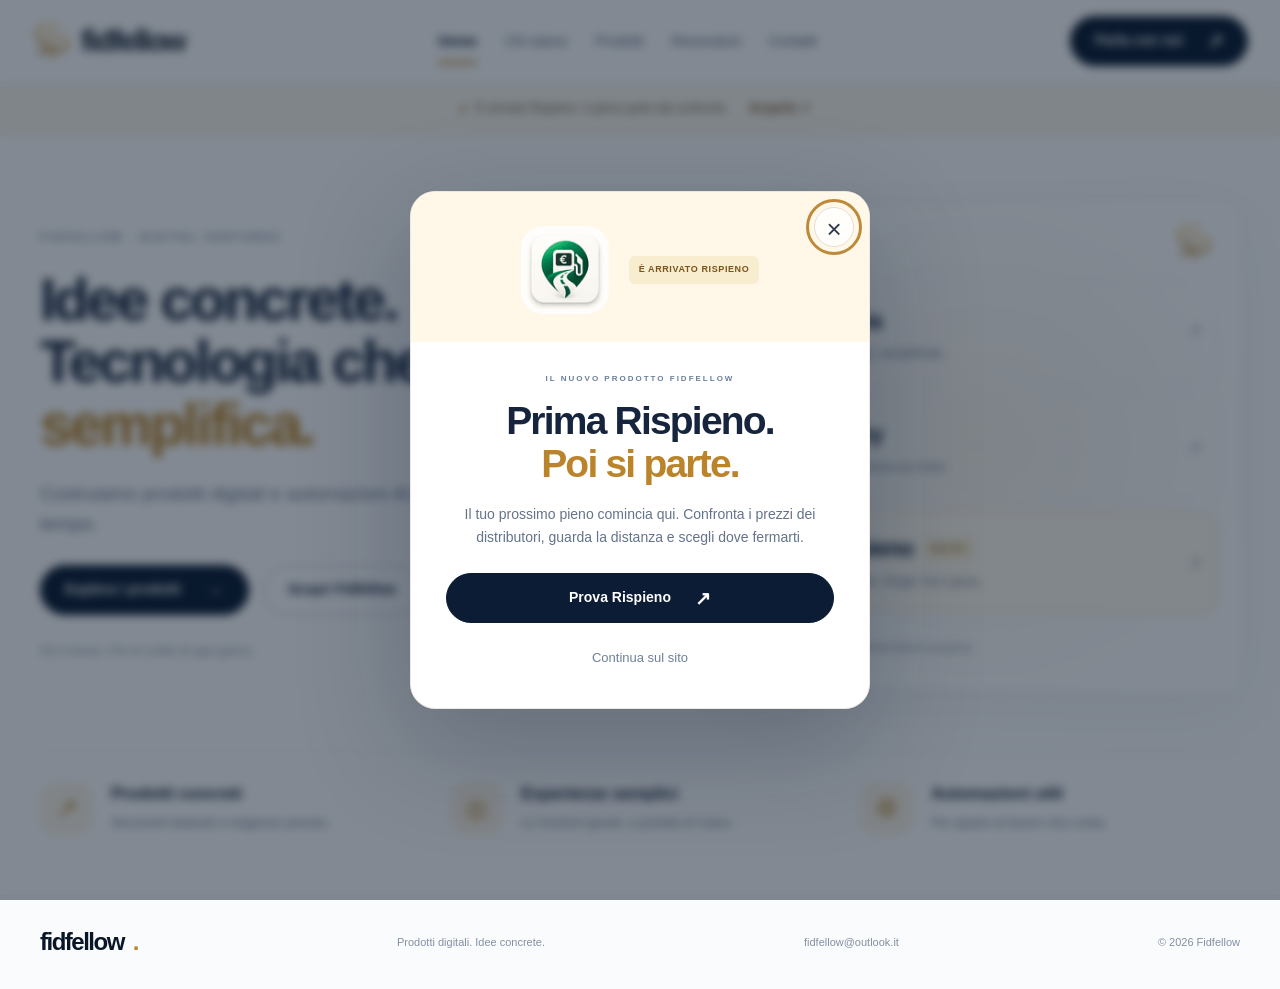
==== commit 8b6434d2: "Replace Results navigation with genuine review collection and explicit publication consent" ====
--- a/index.html
+++ b/index.html
@@ -5,16 +5,17 @@
 @media(prefers-reduced-motion:reduce){html{scroll-behavior:auto}*,*:before,*:after{animation:none!important;transition:none!important}}
 /* Interactive forecast chart: dimensional SVG, real scenario values. */
 .chart-card{position:relative;background:linear-gradient(145deg,#fff 45%,#fbf8f1);box-shadow:0 10px 35px #1c35570a;border-color:#e6e6e8;overflow:hidden}.chart-card:before{content:'';position:absolute;left:24px;right:24px;top:0;height:2px;background:linear-gradient(90deg,transparent,#d7b67488,transparent)}#result-chart{touch-action:pan-y;border-radius:12px}#result-chart:focus-visible{outline:2px solid #bc8b39;outline-offset:4px}.chart-hit{cursor:crosshair}.trend-note{font-size:10px;color:#7a879b;margin:9px 0 0}.metrics strong{font-variant-numeric:tabular-nums}.chart-curve{stroke-dasharray:1400;stroke-dashoffset:0;animation:curve-reveal .65s cubic-bezier(.2,.7,.3,1)}@keyframes curve-reveal{from{stroke-dashoffset:1400}to{stroke-dashoffset:0}}@media(prefers-reduced-motion:reduce){.chart-curve{animation:none}}
-.analysis-guidance{margin-bottom:18px;background:#faf8f3}.analysis-guidance .eyebrow{font-size:8px;margin-bottom:10px}.analysis-guidance h2{font-size:23px}.analysis-guidance p:last-child{font-size:13px;margin:0}.controls label{margin-top:20px;line-height:1.5}.controls label small{font-size:10px;color:#78869b;line-height:1.5}.controls input[type=number]{font-variant-numeric:tabular-nums}.data-origin{font-size:10px!important;padding:10px 12px;background:#f5efdf;border-radius:8px;color:#765c2f!important}.decision-box{margin-top:17px;border-left:3px solid #c2903d}.decision-box p{font-size:13px;margin:0}.analysis-cta{margin-top:24px;display:flex;gap:20px;align-items:center;justify-content:space-between}.analysis-cta p{font-size:12px;margin:0}.analysis-cta .button{flex-shrink:0}.metrics strong.negative{color:#aa4d3f}.small-button:disabled{opacity:.45;cursor:not-allowed}#formula{font-size:12px;padding-top:15px}.data-table .form-note{font-size:10px;margin-top:15px;color:#78869b}.sim-grid{grid-template-columns:330px minmax(0,1fr)}@media(max-width:1050px){.sim-grid{grid-template-columns:290px minmax(0,1fr)}}@media(max-width:760px){.sim-grid{grid-template-columns:1fr}.analysis-cta{flex-direction:column;align-items:start}.analysis-guidance h2{font-size:21px}}</style></head><body>
-<a class="skip" href="#main">Vai al contenuto</a><header><div class="nav-wrap"><a class="brand" href="#home" aria-label="Fidfellow, Home"><img src="[data-uri]" alt="" width="40" height="40">fidfellow</a><button id="menu-toggle" aria-expanded="false" aria-controls="navigation">Menu <span aria-hidden="true">☰</span></button><nav id="navigation" aria-label="Navigazione principale"><a href="#home">Home</a><a href="#chi-siamo">Chi siamo</a><a href="#prodotti">Prodotti</a><a href="#risultati">Risultati</a><a href="#contatti">Contatti</a></nav><a class="button nav-cta" href="#contatti">Parla con noi <span>↗</span></a></div></header>
+.analysis-guidance{margin-bottom:18px;background:#faf8f3}.analysis-guidance .eyebrow{font-size:8px;margin-bottom:10px}.analysis-guidance h2{font-size:23px}.analysis-guidance p:last-child{font-size:13px;margin:0}.controls label{margin-top:20px;line-height:1.5}.controls label small{font-size:10px;color:#78869b;line-height:1.5}.controls input[type=number]{font-variant-numeric:tabular-nums}.data-origin{font-size:10px!important;padding:10px 12px;background:#f5efdf;border-radius:8px;color:#765c2f!important}.decision-box{margin-top:17px;border-left:3px solid #c2903d}.decision-box p{font-size:13px;margin:0}.analysis-cta{margin-top:24px;display:flex;gap:20px;align-items:center;justify-content:space-between}.analysis-cta p{font-size:12px;margin:0}.analysis-cta .button{flex-shrink:0}.metrics strong.negative{color:#aa4d3f}.small-button:disabled{opacity:.45;cursor:not-allowed}#formula{font-size:12px;padding-top:15px}.data-table .form-note{font-size:10px;margin-top:15px;color:#78869b}.sim-grid{grid-template-columns:330px minmax(0,1fr)}@media(max-width:1050px){.sim-grid{grid-template-columns:290px minmax(0,1fr)}}@media(max-width:760px){.sim-grid{grid-template-columns:1fr}.analysis-cta{flex-direction:column;align-items:start}.analysis-guidance h2{font-size:21px}}.review-layout{display:grid;grid-template-columns:1fr 1.1fr;gap:25px;padding-bottom:55px;align-items:start}.review-layout>div{display:grid;gap:20px}.review-published{background:#fbf9f4}.review-policy{border-top:1px solid #e5dfd3;padding-top:17px;font-size:12px}.review-data p{font-size:13px}.review-layout form>p{font-size:13px}.review-layout form .button{margin-top:22px}.review-layout .form-note{font-size:11px;margin:15px 0 0}.review-consent{display:flex;flex-direction:row;align-items:flex-start;gap:12px;font-size:12px;line-height:1.5}.review-consent input[type=checkbox]{width:18px;height:18px;min-height:18px;flex:0 0 18px;margin:3px 0 0;accent-color:#b58532}#review-form{scroll-margin-top:100px}.reviews-intro .actions{margin-bottom:8px}@media(max-width:760px){.review-layout{grid-template-columns:1fr;gap:20px}.review-layout .card{padding:23px}.review-layout{padding-bottom:35px}}</style></head><body>
+<a class="skip" href="#main">Vai al contenuto</a><header><div class="nav-wrap"><a class="brand" href="#home" aria-label="Fidfellow, Home"><img src="[data-uri]" alt="" width="40" height="40">fidfellow</a><button id="menu-toggle" aria-expanded="false" aria-controls="navigation">Menu <span aria-hidden="true">☰</span></button><nav id="navigation" aria-label="Navigazione principale"><a href="#home">Home</a><a href="#chi-siamo">Chi siamo</a><a href="#prodotti">Prodotti</a><a href="#recensioni">Recensioni</a><a href="#contatti">Contatti</a></nav><a class="button nav-cta" href="#contatti">Parla con noi <span>↗</span></a></div></header>
 <main id="main">
 <section data-page="home"><div class="launch-strip"><span class="live-dot"></span><span>È arrivato Rispieno. Il pieno parte dal confronto.</span><button type="button" data-launch>Scoprilo <span aria-hidden="true">↗</span></button></div><div class="container hero home-hero"><div class="hero-copy"><p class="eyebrow">FIDFELLOW · DIGITAL VENTURES</p><h1>Idee concrete.<br>Tecnologia che<br><em>semplifica.</em></h1><p class="lead">Costruiamo prodotti digitali e automazioni AI per dare più valore al tuo tempo.</p><div class="actions"><a class="button" href="#prodotti">Esplora i prodotti <span>→</span></a><a class="button outline" href="#chi-siamo">Scopri Fidfellow</a></div><p class="hero-foot">Per il lavoro. Per le scelte di ogni giorno.</p></div><div class="ecosystem" aria-label="L’ecosistema dei prodotti Fidfellow"><div class="ecosystem-head"><span>I NOSTRI PRODOTTI</span><img src="[data-uri]" alt="" width="38" height="38"></div><a class="eco-row" href="#nuvia"><img src="[data-uri]" alt="" width="56" height="56"><span><strong>Nuvia</strong><small>Ospitalità, semplificata.</small></span><span>↗</span></a><a class="eco-row" href="#hotey"><img src="[data-uri]" alt="" width="56" height="56"><span><strong>Hotey</strong><small>Più chiarezza sui ricavi.</small></span><span>↗</span></a><a class="eco-row eco-launch" href="#rispieno"><img src="[data-uri]" alt="" width="56" height="56"><span><strong>Rispieno <b class="badge">NOVITÀ</b></strong><small>Confronta. Scegli. Fai il pieno.</small></span><span>↗</span></a><div class="ecosystem-bottom"><span class="tiny-icon">✦</span> Esigenze diverse. La stessa idea di semplicità.</div></div></div><div class="container principles"><article><span class="icon-box">↗</span><div><h3>Prodotti concreti</h3><p>Strumenti dedicati a esigenze precise.</p></div></article><article><span class="icon-box">◎</span><div><h3>Esperienze semplici</h3><p>Le funzioni giuste, a portata di mano.</p></div></article><article><span class="icon-box">⚙</span><div><h3>Automazioni utili</h3><p>Più spazio al lavoro che conta.</p></div></article></div></section>
 <section data-page="chi-siamo" hidden><div class="container hero about-hero"><div><p class="eyebrow">FIDFELLOW · CHI SIAMO</p><h1>Costruiamo con<br><em>visione e concretezza.</em></h1><p class="lead">Sviluppiamo prodotti digitali e soluzioni di automazione AI per aiutare aziende e persone a semplificare le attività quotidiane.</p><div class="actions"><a href="#prodotti" class="button">Scopri cosa facciamo <span>→</span></a><a href="#contatti" class="button outline">Contattaci</a></div></div><div class="brand-panel"><img src="[data-uri]" alt="Logo Fidfellow" width="180" height="180"><strong>fidfellow</strong><p>Dal bisogno reale.<br>Alla soluzione utile.</p><span>PRODOTTI · SOFTWARE · AUTOMAZIONE AI</span></div></div><div class="container values"><article class="card"><span class="icon-box">◎</span><h2>Missione</h2><p>Dare valore al tempo attraverso prodotti e automazioni che rendano più semplici il lavoro e le decisioni quotidiane.</p></article><article class="card"><span class="icon-box">↗</span><h2>Approccio</h2><p>Partire da un bisogno concreto, costruire una soluzione utilizzabile e migliorarla sulla base dell’esperienza.</p></article><article class="card"><span class="icon-box">◇</span><h2>Valori</h2><p>Semplicità, chiarezza e tecnologia utile. Mettiamo al centro le persone che useranno ciò che realizziamo.</p></article></div><div class="container split-note"><h2>Prodotti nostri.<br>Soluzioni per te.</h2><p>Accanto a Nuvia, Hotey e Rispieno, realizziamo automazioni AI e sistemi per digitalizzare i processi aziendali. Raccontaci da dove vuoi partire.</p><a class="text-link" href="#contatti">Parliamone →</a></div></section>
 <section data-page="prodotti" hidden><div class="container page-intro"><p class="eyebrow">FIDFELLOW · PRODOTTI</p><h1>Strumenti diversi.<br>Un obiettivo: <em>semplificare.</em></h1><p class="lead">Ospitalità, ricavi e mobilità. Scegli il prodotto e scopri cosa può fare per te.</p></div><div class="container product-grid"><article class="product-card card"><div class="product-top"><img src="[data-uri]" width="64" height="64" alt="Logo Nuvia"><span class="category">OSPITALITÀ</span></div><h2>Nuvia</h2><p>Una piattaforma per hotel, B&B e case vacanza. Per organizzare il lavoro e gestire le richieste quotidiane con più chiarezza.</p><ul><li>Organizzazione operativa</li><li>Richieste degli ospiti</li><li>Ospitalità indipendente</li></ul><a class="button" href="#nuvia">Scopri Nuvia <span>↗</span></a></article><article class="product-card card"><div class="product-top"><img src="[data-uri]" width="64" height="64" alt="Logo Hotey"><span class="category">REVENUE OPERATIONS</span></div><h2>Hotey</h2><p>Un motore di revenue recovery per hotel. Per confrontare prenotazioni, commissioni e pagamenti e approfondire le anomalie.</p><ul><li>Confronto dei dati</li><li>Anomalie da verificare</li><li>Ricavi potenzialmente recuperabili</li></ul><a class="button outline" href="#hotey">Scopri Hotey <span>↗</span></a></article><article class="product-card card product-launch"><div class="product-top"><img src="[data-uri]" width="64" height="64" alt="Logo Rispieno"><span class="badge">APPENA LANCIATO</span></div><h2>Rispieno</h2><p>Confronta i distributori e i prezzi del carburante. Guarda anche la distanza e apri le indicazioni per la stazione che scegli.</p><ul><li>Confronto per carburante</li><li>Prezzi e posizione</li><li>Indicazioni su Google Maps</li></ul><a class="button" href="#rispieno">Scopri Rispieno <span>↗</span></a></article></div><div class="container custom-banner"><div><h2>Hai un’esigenza diversa?</h2><p>Parliamo di automazioni AI e soluzioni per i tuoi processi.</p></div><a class="button outline" href="#contatti">Soluzioni su misura →</a></div></section>
 <section data-page="nuvia" hidden class="detail-page container"><a class="back" href="#prodotti">← Torna ai prodotti</a><div class="detail-layout"><div class="detail-art nuvia-art"><img src="[data-uri]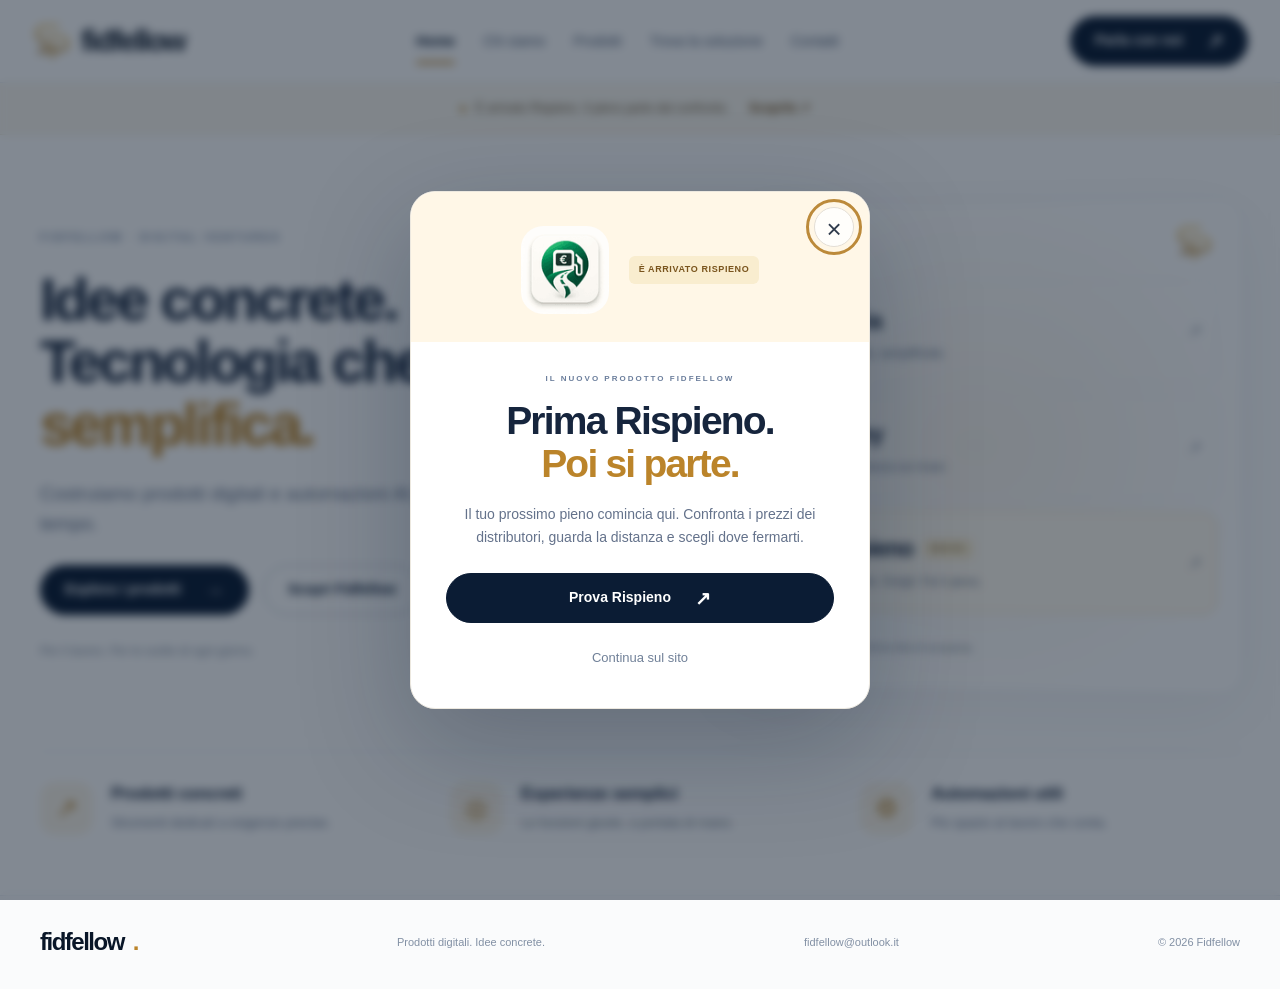
==== commit fd402e9b: "Replace reviews with a guided product finder and contextual contact handoff" ====
--- a/index.html
+++ b/index.html
@@ -5,8 +5,8 @@
 @media(prefers-reduced-motion:reduce){html{scroll-behavior:auto}*,*:before,*:after{animation:none!important;transition:none!important}}
 /* Interactive forecast chart: dimensional SVG, real scenario values. */
 .chart-card{position:relative;background:linear-gradient(145deg,#fff 45%,#fbf8f1);box-shadow:0 10px 35px #1c35570a;border-color:#e6e6e8;overflow:hidden}.chart-card:before{content:'';position:absolute;left:24px;right:24px;top:0;height:2px;background:linear-gradient(90deg,transparent,#d7b67488,transparent)}#result-chart{touch-action:pan-y;border-radius:12px}#result-chart:focus-visible{outline:2px solid #bc8b39;outline-offset:4px}.chart-hit{cursor:crosshair}.trend-note{font-size:10px;color:#7a879b;margin:9px 0 0}.metrics strong{font-variant-numeric:tabular-nums}.chart-curve{stroke-dasharray:1400;stroke-dashoffset:0;animation:curve-reveal .65s cubic-bezier(.2,.7,.3,1)}@keyframes curve-reveal{from{stroke-dashoffset:1400}to{stroke-dashoffset:0}}@media(prefers-reduced-motion:reduce){.chart-curve{animation:none}}
-.analysis-guidance{margin-bottom:18px;background:#faf8f3}.analysis-guidance .eyebrow{font-size:8px;margin-bottom:10px}.analysis-guidance h2{font-size:23px}.analysis-guidance p:last-child{font-size:13px;margin:0}.controls label{margin-top:20px;line-height:1.5}.controls label small{font-size:10px;color:#78869b;line-height:1.5}.controls input[type=number]{font-variant-numeric:tabular-nums}.data-origin{font-size:10px!important;padding:10px 12px;background:#f5efdf;border-radius:8px;color:#765c2f!important}.decision-box{margin-top:17px;border-left:3px solid #c2903d}.decision-box p{font-size:13px;margin:0}.analysis-cta{margin-top:24px;display:flex;gap:20px;align-items:center;justify-content:space-between}.analysis-cta p{font-size:12px;margin:0}.analysis-cta .button{flex-shrink:0}.metrics strong.negative{color:#aa4d3f}.small-button:disabled{opacity:.45;cursor:not-allowed}#formula{font-size:12px;padding-top:15px}.data-table .form-note{font-size:10px;margin-top:15px;color:#78869b}.sim-grid{grid-template-columns:330px minmax(0,1fr)}@media(max-width:1050px){.sim-grid{grid-template-columns:290px minmax(0,1fr)}}@media(max-width:760px){.sim-grid{grid-template-columns:1fr}.analysis-cta{flex-direction:column;align-items:start}.analysis-guidance h2{font-size:21px}}.review-layout{display:grid;grid-template-columns:1fr 1.1fr;gap:25px;padding-bottom:55px;align-items:start}.review-layout>div{display:grid;gap:20px}.review-published{background:#fbf9f4}.review-policy{border-top:1px solid #e5dfd3;padding-top:17px;font-size:12px}.review-data p{font-size:13px}.review-layout form>p{font-size:13px}.review-layout form .button{margin-top:22px}.review-layout .form-note{font-size:11px;margin:15px 0 0}.review-consent{display:flex;flex-direction:row;align-items:flex-start;gap:12px;font-size:12px;line-height:1.5}.review-consent input[type=checkbox]{width:18px;height:18px;min-height:18px;flex:0 0 18px;margin:3px 0 0;accent-color:#b58532}#review-form{scroll-margin-top:100px}.reviews-intro .actions{margin-bottom:8px}@media(max-width:760px){.review-layout{grid-template-columns:1fr;gap:20px}.review-layout .card{padding:23px}.review-layout{padding-bottom:35px}}</style></head><body>
-<a class="skip" href="#main">Vai al contenuto</a><header><div class="nav-wrap"><a class="brand" href="#home" aria-label="Fidfellow, Home"><img src="[data-uri]" alt="" width="40" height="40">fidfellow</a><button id="menu-toggle" aria-expanded="false" aria-controls="navigation">Menu <span aria-hidden="true">☰</span></button><nav id="navigation" aria-label="Navigazione principale"><a href="#home">Home</a><a href="#chi-siamo">Chi siamo</a><a href="#prodotti">Prodotti</a><a href="#recensioni">Recensioni</a><a href="#contatti">Contatti</a></nav><a class="button nav-cta" href="#contatti">Parla con noi <span>↗</span></a></div></header>
+.analysis-guidance{margin-bottom:18px;background:#faf8f3}.analysis-guidance .eyebrow{font-size:8px;margin-bottom:10px}.analysis-guidance h2{font-size:23px}.analysis-guidance p:last-child{font-size:13px;margin:0}.controls label{margin-top:20px;line-height:1.5}.controls label small{font-size:10px;color:#78869b;line-height:1.5}.controls input[type=number]{font-variant-numeric:tabular-nums}.data-origin{font-size:10px!important;padding:10px 12px;background:#f5efdf;border-radius:8px;color:#765c2f!important}.decision-box{margin-top:17px;border-left:3px solid #c2903d}.decision-box p{font-size:13px;margin:0}.analysis-cta{margin-top:24px;display:flex;gap:20px;align-items:center;justify-content:space-between}.analysis-cta p{font-size:12px;margin:0}.analysis-cta .button{flex-shrink:0}.metrics strong.negative{color:#aa4d3f}.small-button:disabled{opacity:.45;cursor:not-allowed}#formula{font-size:12px;padding-top:15px}.data-table .form-note{font-size:10px;margin-top:15px;color:#78869b}.sim-grid{grid-template-columns:330px minmax(0,1fr)}@media(max-width:1050px){.sim-grid{grid-template-columns:290px minmax(0,1fr)}}@media(max-width:760px){.sim-grid{grid-template-columns:1fr}.analysis-cta{flex-direction:column;align-items:start}.analysis-guidance h2{font-size:21px}}.review-layout{display:grid;grid-template-columns:1fr 1.1fr;gap:25px;padding-bottom:55px;align-items:start}.review-layout>div{display:grid;gap:20px}.review-published{background:#fbf9f4}.review-policy{border-top:1px solid #e5dfd3;padding-top:17px;font-size:12px}.review-data p{font-size:13px}.review-layout form>p{font-size:13px}.review-layout form .button{margin-top:22px}.review-layout .form-note{font-size:11px;margin:15px 0 0}.review-consent{display:flex;flex-direction:row;align-items:flex-start;gap:12px;font-size:12px;line-height:1.5}.review-consent input[type=checkbox]{width:18px;height:18px;min-height:18px;flex:0 0 18px;margin:3px 0 0;accent-color:#b58532}#review-form{scroll-margin-top:100px}.reviews-intro .actions{margin-bottom:8px}@media(max-width:760px){.review-layout{grid-template-columns:1fr;gap:20px}.review-layout .card{padding:23px}.review-layout{padding-bottom:35px}}.finder{padding-bottom:60px}.finder-progress{display:flex;justify-content:space-between;align-items:center;gap:20px;border-bottom:1px solid var(--line);padding-bottom:15px;margin-bottom:24px;min-height:57px}.finder-progress>span{font-size:12px;color:#7b6b4a}.finder-options{display:grid;grid-template-columns:1fr 1fr;gap:20px}.finder-choice{text-align:left;color:var(--text);font:inherit;transition:border-color .2s,transform .2s,box-shadow .2s;cursor:pointer}.finder-choice:hover{border-color:#ccb077;box-shadow:0 8px 28px #1729400a;transform:translateY(-3px)}.finder-choice .icon-box{margin-bottom:22px}.finder-choice h2{font-size:24px;margin-bottom:12px}.finder-choice p{font-size:14px;margin-bottom:12px}.finder-choice .text-link{color:#85642c}.finder-bottom{font-size:12px;margin-top:25px}#finder-second{max-width:850px;margin:auto}#finder-question{font-size:32px;margin:22px 0 15px;line-height:1.2}.finder-detail-options{display:grid;gap:14px;margin-top:25px}.finder-detail-choice{display:flex;align-items:center;gap:22px;text-align:left;border:1px solid var(--line);border-radius:15px;background:#fff;color:var(--text);padding:23px;min-height:86px}.finder-detail-choice>span:first-child{color:#b88b43;font-size:12px}.finder-detail-choice>span:nth-child(2){flex:1;font-size:17px}.finder-detail-choice:hover{background:#fcfaf5;border-color:#d0b88e}.finder-result{display:grid;grid-template-columns:1.3fr 1fr;gap:45px;padding:40px}.finder-result h2{font-size:39px;margin-bottom:18px}.finder-context{color:#997129;font-size:13px}.finder-result-copy>p:not(.eyebrow){font-size:15px}.finder-result ul{list-style:none;padding:0;margin:22px 0}.finder-result li{font-size:13px;padding:8px 0;border-bottom:1px solid var(--line)}.finder-result li:before{content:'✓';color:#b88b43;margin-right:10px}.finder-result-aside{padding:27px;background:#f8f9fc;border-radius:16px;align-self:start}.finder-result-aside .icon-box{margin-bottom:23px}.finder-result-aside p{font-size:13px}.finder-result-aside .text-link{display:block;margin-top:12px}.finder-result-copy>.text-link{margin-top:14px}#finder-title:focus,#finder-question:focus{outline:none}@media(max-width:760px){.finder{padding-bottom:35px}.finder-options{grid-template-columns:1fr;gap:14px}.finder-choice{padding:23px}.finder-choice .icon-box{margin-bottom:16px}.finder-choice h2{font-size:22px}#finder-question{font-size:27px}.finder-detail-choice{padding:19px;gap:15px}.finder-detail-choice>span:nth-child(2){font-size:15px}.finder-result{grid-template-columns:1fr;gap:24px;padding:24px}.finder-result h2{font-size:32px}.finder-result-aside{padding:23px}.finder-progress>span{font-size:10px}}</style></head><body>
+<a class="skip" href="#main">Vai al contenuto</a><header><div class="nav-wrap"><a class="brand" href="#home" aria-label="Fidfellow, Home"><img src="[data-uri]" alt="" width="40" height="40">fidfellow</a><button id="menu-toggle" aria-expanded="false" aria-controls="navigation">Menu <span aria-hidden="true">☰</span></button><nav id="navigation" aria-label="Navigazione principale"><a href="#home">Home</a><a href="#chi-siamo">Chi siamo</a><a href="#prodotti">Prodotti</a><a href="#soluzioni">Trova la soluzione</a><a href="#contatti">Contatti</a></nav><a class="button nav-cta" href="#contatti">Parla con noi <span>↗</span></a></div></header>
 <main id="main">
 <section data-page="home"><div class="launch-strip"><span class="live-dot"></span><span>È arrivato Rispieno. Il pieno parte dal confronto.</span><button type="button" data-launch>Scoprilo <span aria-hidden="true">↗</span></button></div><div class="container hero home-hero"><div class="hero-copy"><p class="eyebrow">FIDFELLOW · DIGITAL VENTURES</p><h1>Idee concrete.<br>Tecnologia che<br><em>semplifica.</em></h1><p class="lead">Costruiamo prodotti digitali e automazioni AI per dare più valore al tuo tempo.</p><div class="actions"><a class="button" href="#prodotti">Esplora i prodotti <span>→</span></a><a class="button outline" href="#chi-siamo">Scopri Fidfellow</a></div><p class="hero-foot">Per il lavoro. Per le scelte di ogni giorno.</p></div><div class="ecosystem" aria-label="L’ecosistema dei prodotti Fidfellow"><div class="ecosystem-head"><span>I NOSTRI PRODOTTI</span><img src="[data-uri]" alt="" width="38" height="38"></div><a class="eco-row" href="#nuvia"><img src="[data-uri]" alt="" width="56" height="56"><span><strong>Nuvia</strong><small>Ospitalità, semplificata.</small></span><span>↗</span></a><a class="eco-row" href="#hotey"><img src="[data-uri]" alt="" width="56" height="56"><span><strong>Hotey</strong><small>Più chiarezza sui ricavi.</small></span><span>↗</span></a><a class="eco-row eco-launch" href="#rispieno"><img src="[data-uri]" alt="" width="56" height="56"><span><strong>Rispieno <b class="badge">NOVITÀ</b></strong><small>Confronta. Scegli. Fai il pieno.</small></span><span>↗</span></a><div class="ecosystem-bottom"><span class="tiny-icon">✦</span> Esigenze diverse. La stessa idea di semplicità.</div></div></div><div class="container principles"><article><span class="icon-box">↗</span><div><h3>Prodotti concreti</h3><p>Strumenti dedicati a esigenze precise.</p></div></article><article><span class="icon-box">◎</span><div><h3>Esperienze semplici</h3><p>Le funzioni giuste, a portata di mano.</p></div></article><article><span class="icon-box">⚙</span><div><h3>Automazioni utili</h3><p>Più spazio al lavoro che conta.</p></div></article></div></section>
 <section data-page="chi-siamo" hidden><div class="container hero about-hero"><div><p class="eyebrow">FIDFELLOW · CHI SIAMO</p><h1>Costruiamo con<br><em>visione e concretezza.</em></h1><p class="lead">Sviluppiamo prodotti digitali e soluzioni di automazione AI per aiutare aziende e persone a semplificare le attività quotidiane.</p><div class="actions"><a href="#prodotti" class="button">Scopri cosa facciamo <span>→</span></a><a href="#contatti" class="button outline">Contattaci</a></div></div><div class="brand-panel"><img src="[data-uri]" alt="Logo Fidfellow" width="180" height="180"><strong>fidfellow</strong><p>Dal bisogno reale.<br>Alla soluzione utile.</p><span>PRODOTTI · SOFTWARE · AUTOMAZIONE AI</span></div></div><div class="container values"><article class="card"><span class="icon-box">◎</span><h2>Missione</h2><p>Dare valore al tempo attraverso prodotti e automazioni che rendano più semplici il lavoro e le decisioni quotidiane.</p></article><article class="card"><span class="icon-box">↗</span><h2>Approccio</h2><p>Partire da un bisogno concreto, costruire una soluzione utilizzabile e migliorarla sulla base dell’esperienza.</p></article><article class="card"><span class="icon-box">◇</span><h2>Valori</h2><p>Semplicità, chiarezza e tecnologia utile. Mettiamo al centro le persone che useranno ciò che realizziamo.</p></article></div><div class="container split-note"><h2>Prodotti nostri.<br>Soluzioni per te.</h2><p>Accanto a Nuvia, Hotey e Rispieno, realizziamo automazioni AI e sistemi per digitalizzare i processi aziendali. Raccontaci da dove vuoi partire.</p><a class="text-link" href="#contatti">Parliamone →</a></div></section>
@@ -14,7 +14,7 @@
 <section data-page="nuvia" hidden class="detail-page container"><a class="back" href="#prodotti">← Torna ai prodotti</a><div class="detail-layout"><div class="detail-art nuvia-art"><img src="[data-uri]" alt="Logo Nuvia" width="180" height="180"><span>OSPITALITÀ, SEMPLIFICATA.</span></div><div><p class="eyebrow">FIDFELLOW · NUVIA</p><h1>Più spazio<br><em>all’ospitalità.</em></h1><p class="lead">La piattaforma dedicata a hotel, B&B e case vacanza: richieste ripetitive, organizzazione operativa e una visione più chiara della struttura.</p><dl><div><dt>Per chi</dt><dd>Ospitalità indipendente</dd></div><div><dt>Focus</dt><dd>Organizzazione e attività quotidiane</dd></div></dl><div class="actions"><a class="button" href="nuvia/" target="_blank" rel="noopener">Scopri il sito Nuvia ↗</a><a class="button outline" href="#contatti" data-topic="Nuvia">Chiedi informazioni</a></div></div></div></section>
 <section data-page="hotey" hidden class="detail-page container"><a class="back" href="#prodotti">← Torna ai prodotti</a><div class="detail-layout"><div class="detail-art hotey-art"><img src="[data-uri]" alt="Logo Hotey" width="180" height="180"><span>CHIAREZZA SUI RICAVI.</span></div><div><p class="eyebrow">FIDFELLOW · HOTEY</p><h1>Ogni ricavo<br><em>merita attenzione.</em></h1><p class="lead">Confronta prenotazioni, commissioni OTA e pagamenti per individuare anomalie e importi potenzialmente recuperabili, sempre da verificare.</p><dl><div><dt>Per chi</dt><dd>Hotel indipendenti</dd></div><div><dt>Focus</dt><dd>Revenue recovery</dd></div></dl><div class="actions"><a class="button" href="https://hotey0.vercel.app/" target="_blank" rel="noopener">Apri Hotey ↗</a><a class="button outline" href="#contatti" data-topic="Hotey">Chiedi informazioni</a></div></div></div></section>
 <section data-page="rispieno" hidden class="detail-page container"><a class="back" href="#prodotti">← Torna ai prodotti</a><div class="detail-layout"><div class="detail-art rispieno-art"><img src="[data-uri]" alt="Logo Rispieno" width="180" height="180"><span>PRIMA RISPIENO. POI SI PARTE.</span></div><div><p class="eyebrow">FIDFELLOW · RISPIENO <span class="badge">NOVITÀ</span></p><h1>Il prossimo pieno?<br><em>Parti dal confronto.</em></h1><p class="lead">Scegli il carburante, confronta prezzi e distanza dei distributori e apri le indicazioni su Google Maps. Una scelta più informata, prima di partire.</p><ol class="steps"><li><b>01</b> Scegli il carburante e la località.</li><li><b>02</b> Confronta i distributori e i prezzi.</li><li><b>03</b> Apri le indicazioni per quello che scegli.</li></ol><div class="actions"><a class="button" href="https://rispieno.vercel.app/app" target="_blank" rel="noopener">Apri Rispieno ↗</a><a class="button outline" href="#convenienza" data-scenario="rispieno">Simula il risparmio</a></div></div></div></section>
-<section data-page="recensioni" hidden><div class="container page-intro reviews-intro"><p class="eyebrow">FIDFELLOW · RECENSIONI</p><h1>Le esperienze contano.<br><em>Raccontaci la tua.</em></h1><p class="lead">Usi Nuvia, Hotey o Rispieno? Condividi cosa ti è stato utile, cosa è cambiato e dove possiamo migliorare.</p><div class="actions"><a class="button" href="#review-form" id="review-jump">Lascia una recensione <span>↓</span></a><a class="button outline" href="#prodotti">Scopri le app</a></div></div><div class="container review-layout"><div><article class="card review-published"><p class="eyebrow">LE VOCI DI CHI USA I PRODOTTI</p><h2>Le prime esperienze, qui.</h2><p>Non ci sono ancora recensioni pubblicate in questa sezione. Stiamo raccogliendo i feedback di chi utilizza le nostre app.</p><p class="review-policy">I feedback saranno pubblicati dopo un controllo e con il consenso dell’autore. Nome e attività saranno mostrati solo nelle modalità autorizzate.</p></article><article class="card review-data"><h2>I numeri devono raccontare fatti.</h2><p>Valutazioni medie e numero di recensori compariranno quando saranno disponibili recensioni reali. Non sono ancora disponibili dati utenti verificati da pubblicare.</p><a class="text-link" href="#convenienza">Vuoi valutare la convenienza con i tuoi dati? →</a></article></div><form id="review-form" class="card"><h2>Come ti trovi con l’app?</h2><p>Il tuo feedback ci aiuta a migliorare.</p><label for="review-product">Prodotto<select id="review-product" name="product" required><option value="">Scegli l’app che utilizzi</option><option>Nuvia</option><option>Hotey</option><option>Rispieno</option></select></label><div class="form-row"><label for="review-name">Nome da mostrare<input id="review-name" name="name" placeholder="Nome o iniziali" required maxlength="80" autocomplete="given-name"></label><label for="review-role">Attività o ruolo <small>(facoltativo)</small><input id="review-role" name="role" placeholder="Es. gestore di B&B" maxlength="100"></label></div><label for="review-rating">La tua valutazione<select id="review-rating" name="rating" required><option value="">Seleziona un voto</option><option value="5">5 / 5 — Ottima</option><option value="4">4 / 5 — Buona</option><option value="3">3 / 5 — Discreta</option><option value="2">2 / 5 — Da migliorare</option><option value="1">1 / 5 — Insoddisfacente</option></select></label><label for="review-text">Racconta la tua esperienza<textarea id="review-text" name="review" rows="5" minlength="20" maxlength="2000" placeholder="Come utilizzi l’app? Cosa funziona bene e cosa miglioreresti?" required></textarea></label><label class="review-consent"><input type="checkbox" name="used" required><span>Confermo di aver utilizzato il prodotto e che questa recensione descrive la mia esperienza.</span></label><label class="review-consent"><input type="checkbox" name="publish"><span>Autorizzo Fidfellow a pubblicare sul sito questo feedback con il nome e il ruolo indicati. Se non seleziono questa casella, il feedback resta privato.</span></label><button type="submit" class="button">Prepara il feedback <span>→</span></button><p class="form-note">Si aprirà la tua app di posta: controlla il messaggio e invialo da lì. Il modulo non salva dati sul sito e la recensione non viene pubblicata automaticamente.</p><p id="review-status" role="status"></p></form></div></section>
+<section data-page="soluzioni" hidden><div class="container page-intro"><p class="eyebrow">FIDFELLOW · TROVA LA TUA SOLUZIONE</p><h1>Partiamo da te.<br><em>Cosa vuoi semplificare?</em></h1><p class="lead">Due scelte per individuare il prodotto o il servizio da approfondire. Scegli la tua esigenza: ti mostriamo un punto di partenza concreto.</p></div><div class="container finder"><div class="finder-progress" aria-label="Avanzamento"><span id="finder-step">01 / 02 · La tua esigenza</span><button type="button" class="text-link" id="finder-reset" hidden>Ricomincia ↺</button></div><div id="finder-first"><div class="finder-options"><button type="button" class="finder-choice card" data-need="nuvia"><span class="icon-box" aria-hidden="true">⌂</span><h2>Gestire l’ospitalità</h2><p>Organizzare le attività di hotel, B&B e case vacanza.</p><span class="text-link">Parti da qui →</span></button><button type="button" class="finder-choice card" data-need="hotey"><span class="icon-box" aria-hidden="true">↗</span><h2>Controllare i ricavi</h2><p>Confrontare prenotazioni, commissioni e pagamenti dell’hotel.</p><span class="text-link">Parti da qui →</span></button><button type="button" class="finder-choice card" data-need="rispieno"><span class="icon-box" aria-hidden="true">◇</span><h2>Scegliere dove fare il pieno</h2><p>Confrontare i distributori e valutare prezzo e distanza.</p><span class="text-link">Parti da qui →</span></button><button type="button" class="finder-choice card" data-need="custom"><span class="icon-box" aria-hidden="true">⚙</span><h2>Automatizzare il lavoro</h2><p>Rendere più semplice un processo della tua azienda.</p><span class="text-link">Parti da qui →</span></button></div><p class="finder-bottom">Non sai da dove partire? <a class="text-link" href="#contatti">Raccontacelo direttamente →</a></p></div><div id="finder-second" hidden><button type="button" class="text-link" id="finder-back">← Cambia esigenza</button><h2 id="finder-question" tabindex="-1"></h2><p>Seleziona ciò che ti interessa di più.</p><div id="finder-details" class="finder-detail-options"></div></div><div id="finder-result" class="finder-result card" hidden><div class="finder-result-copy"><p class="eyebrow">IL TUO PUNTO DI PARTENZA</p><h2 id="finder-title" tabindex="-1"></h2><p id="finder-context" class="finder-context"></p><p id="finder-description"></p><ul id="finder-features"></ul><div class="actions"><a class="button" id="finder-open">Apri il prodotto ↗</a><a class="button outline" id="finder-learn">Scopri di più</a></div><a class="text-link" id="finder-contact" href="#contatti">Parliamo della tua esigenza →</a></div><aside class="finder-result-aside"><span class="icon-box" aria-hidden="true">◎</span><h3>Una scelta informata.</h3><p id="finder-note"></p><a class="text-link" href="#convenienza" id="finder-calc">Valuta la convenienza con i tuoi dati →</a><button type="button" class="text-link" id="finder-reconsider">← Modifica la tua priorità</button></aside></div></div></section>
 <section data-page="convenienza" hidden><div class="container page-intro results-intro"><p class="eyebrow">FIDFELLOW · VALUTA LA CONVENIENZA</p><h1>Il valore si misura.<br><em>Partendo dai tuoi numeri.</em></h1><p class="lead">Quanto tempo puoi recuperare? Quanto resta dopo i costi? Confronta le alternative con dati della tua attività, non con percentuali di crescita preimpostate.</p></div><div class="container simulator"><div class="sim-toolbar"><div class="segmented" aria-label="Scegli il prodotto"><button data-sim="nuvia" aria-pressed="true">Nuvia</button><button data-sim="hotey" aria-pressed="false">Hotey</button><button data-sim="rispieno" aria-pressed="false">Rispieno</button></div><button class="small-button" id="export" disabled>Esporta analisi CSV ↓</button></div><div class="sim-grid"><aside class="card controls"><div class="control-heading"><h2>I dati del confronto</h2><button id="reset" class="text-link" type="button">Svuota</button></div><p id="sim-description"></p><button type="button" class="small-button" id="example">Prova un esempio dichiarato</button><p id="data-origin" class="data-origin">In attesa dei tuoi dati</p><div id="sim-inputs"></div><p class="assumption" id="assumption"></p></aside><div class="sim-output"><div class="analysis-guidance card"><p class="eyebrow">COSA TI AIUTA A DECIDERE</p><h2 id="decision-heading"></h2><p id="decision-description"></p></div><div class="metrics" aria-live="polite" aria-atomic="true"><article class="card"><span id="metric-label-1"></span><strong id="metric-1">—</strong><small id="metric-note-1"></small></article><article class="card"><span id="metric-label-2"></span><strong id="metric-2">—</strong><small id="metric-note-2"></small></article></div><div class="card chart-card"><div class="chart-heading"><div><p class="eyebrow">CONFRONTO ECONOMICO</p><h2 id="chart-title"></h2></div><span class="sim-status" id="analysis-status">Dati da inserire</span></div><svg id="result-chart" viewBox="0 0 680 280" role="img" aria-labelledby="chart-title chart-description"><desc id="chart-description"></desc></svg><p class="chart-note" id="chart-summary"></p></div><div class="decision-box card" aria-live="polite"><h3 id="decision-result">La convenienza, spiegata.</h3><p id="decision-detail">Completa i campi per vedere il confronto e la soglia di convenienza.</p></div><details class="data-table card"><summary>Vedi il calcolo e le fonti dei dati</summary><p id="formula"></p><div class="table-scroll"><table><thead><tr><th>Voce</th><th>Importo</th></tr></thead><tbody id="table-values"></tbody></table></div><p class="form-note">Dati forniti da chi compila, non verificati da Fidfellow. Nessun collegamento a contabilità, account delle app o prezzi live. L’analisi resta nel browser.</p></details><div class="analysis-cta"><div><h3>Verifichiamo insieme il tuo caso.</h3><p>Porta questi numeri nella conversazione: il passo successivo è un confronto concreto.</p></div><a class="button" id="analysis-contact" href="#contatti">Parliamone →</a></div></div></div></div></section>
 <section data-page="contatti" hidden><div class="container page-intro contact-intro"><p class="eyebrow">FIDFELLOW · CONTATTI</p><h1>Parliamo del<br><em>tuo progetto.</em></h1><p class="lead">Un’idea, un prodotto o un processo da migliorare. Raccontaci la tua esigenza: partiamo da lì.</p></div><div class="container contact-layout"><form id="contact-form" class="card"><h2>Prepara un messaggio</h2><p>Un primo passo semplice per conoscerci.</p><div class="form-row"><label>Nome e cognome<input name="name" autocomplete="name" placeholder="Come ti chiami" required maxlength="100"></label><label>Azienda <small>(facoltativo)</small><input name="company" autocomplete="organization" placeholder="La tua attività" maxlength="120"></label></div><label>Di cosa vuoi parlare?<select name="topic" id="topic"><option>Automazioni AI e processi</option><option>Nuvia</option><option>Hotey</option><option>Rispieno</option><option>Collaborazioni</option><option>Altra richiesta</option></select></label><label>Il tuo messaggio<textarea name="message" placeholder="Qual è il tuo obiettivo?" rows="4" required minlength="10" maxlength="3000"></textarea></label><button class="button" type="submit">Prepara l’email <span>→</span></button><p class="form-note">Il messaggio si apre nella tua app di posta: puoi rileggerlo e inviarlo da lì. Il modulo non invia né salva dati sul sito.</p><p id="form-status" role="status"></p></form><aside class="contact-side"><div class="card"><span class="icon-box">✉</span><h2>Contatto diretto</h2><p>Prodotti, automazioni o collaborazioni: scrivici qui.</p><a class="email" href="mailto:fidfellow@outlook.it">fidfellow@outlook.it ↗</a><button id="copy-email" class="small-button" type="button">Copia indirizzo</button><p id="copy-status" role="status"></p></div><div class="card"><h2>Da dove iniziare?</h2><p>Raccontaci cosa fai, come lavori oggi e cosa vorresti semplificare. Non serve avere già un progetto definito.</p><a class="text-link" href="#prodotti">Conosci i nostri prodotti →</a></div></aside></div><div class="container faq"><h2>Qualche risposta, prima di iniziare.</h2><details><summary>Posso chiedere informazioni su un’app?</summary><p>Sì. Seleziona Nuvia, Hotey o Rispieno nel modulo e descrivi ciò che ti serve.</p></details><details><summary>Realizzate automazioni per le aziende?</summary><p>Sì, ci occupiamo anche di automazioni AI e digitalizzazione dei processi. Scrivici il contesto per valutare insieme l’esigenza.</p></details><details><summary>Il pulsante non apre la posta. Come scrivo?</summary><p>Copia fidfellow@outlook.it e crea un nuovo messaggio nella tua casella email.</p></details></div></section>
 </main><footer><div class="container footer-inner"><a class="brand" href="#home">fidfellow<span class="gold">.</span></a><span>Prodotti digitali. Idee concrete.</span><a href="mailto:fidfellow@outlook.it">fidfellow@outlook.it</a><small>© 2026 Fidfellow</small></div></footer>
@@ -42,15 +42,27 @@
 function render(){const c=configs[scenario],v={};let valid=true;for(const [id] of c.fields){const input=$('#sim-'+id);if(!input||input.value.trim()===''||!input.validity.valid)valid=false;v[id]=input?Number(input.value):NaN}let error='';if(valid&&scenario==='hotey'&&v.collected>v.flagged){valid=false;error='Gli incassi superano gli importi contestati: controlla che le pratiche e il periodo coincidano.'}const isExample=exampleMode[scenario];$('#data-origin').textContent=isExample?'Esempio illustrativo: valori modificabili, non risultati Fidfellow.':'Dati inseriti da te · non verificati';$('#analysis-status').textContent=isExample?'Esempio':valid?(scenario==='nuvia'&&measurement==='estimated'?'Stima dichiarata':'Dati inseriti'):'Dati da completare';$('#export').disabled=!valid;rows=[];if(!valid){$('#metric-1').textContent='—';$('#metric-2').textContent='—';$('#metric-note-1').textContent='Completa tutti i dati, anche i costi';$('#metric-note-2').textContent='Usa 0 solo per costi davvero assenti';$('#decision-result').textContent='Prima i dati. Poi la decisione.';$('#decision-detail').textContent=error||'Inserisci i valori della tua attività. Per capire il funzionamento puoi aprire un esempio, sempre indicato come illustrativo.';$('#chart-summary').textContent=error||'Nessun risultato viene mostrato senza i dati necessari.';$('#table-values').replaceChildren();plot(null);return}const r=calculate(scenario,v);$('#metric-1').textContent=money(r.net);$('#metric-1').classList.toggle('negative',r.net<0);$('#metric-2').textContent=scenario==='nuvia'?num(r.second)+' h':scenario==='hotey'?(r.second===null?'Non applicabile':num(r.second)+'%'):money(r.second);$('#metric-note-1').textContent=r.note1;$('#metric-note-2').textContent=r.note2;$('#decision-result').textContent=r.title;$('#decision-detail').textContent=r.detail;$('#chart-summary').textContent=(isExample?'Esempio illustrativo. ':'Calcolo sui dati inseriti. ')+(scenario==='nuvia'?'Il grafico esclude il costo iniziale, incluso invece nel calcolo del primo anno.':scenario==='hotey'?'Rendiconto di un singolo periodo, non una promessa di recupero.':'Il confronto comprende il carburante necessario per i km extra.');rows=r.items;$('#table-values').replaceChildren();rows.forEach(([label,value])=>{const tr=document.createElement('tr');[label,money(value)].forEach(t=>{const td=document.createElement('td');td.textContent=t;tr.append(td)});$('#table-values').append(tr)});plot(r)}
 $$('[data-sim]').forEach(b=>b.addEventListener('click',()=>setScenario(b.dataset.sim)));$('#reset').addEventListener('click',()=>{saved[scenario]={};exampleMode[scenario]=false;buildInputs()});$('#example').addEventListener('click',()=>{configs[scenario].fields.forEach(f=>saved[scenario][f[0]]=String(f[5]));exampleMode[scenario]=true;buildInputs()});$('#analysis-contact').addEventListener('click',()=>{$('#topic').value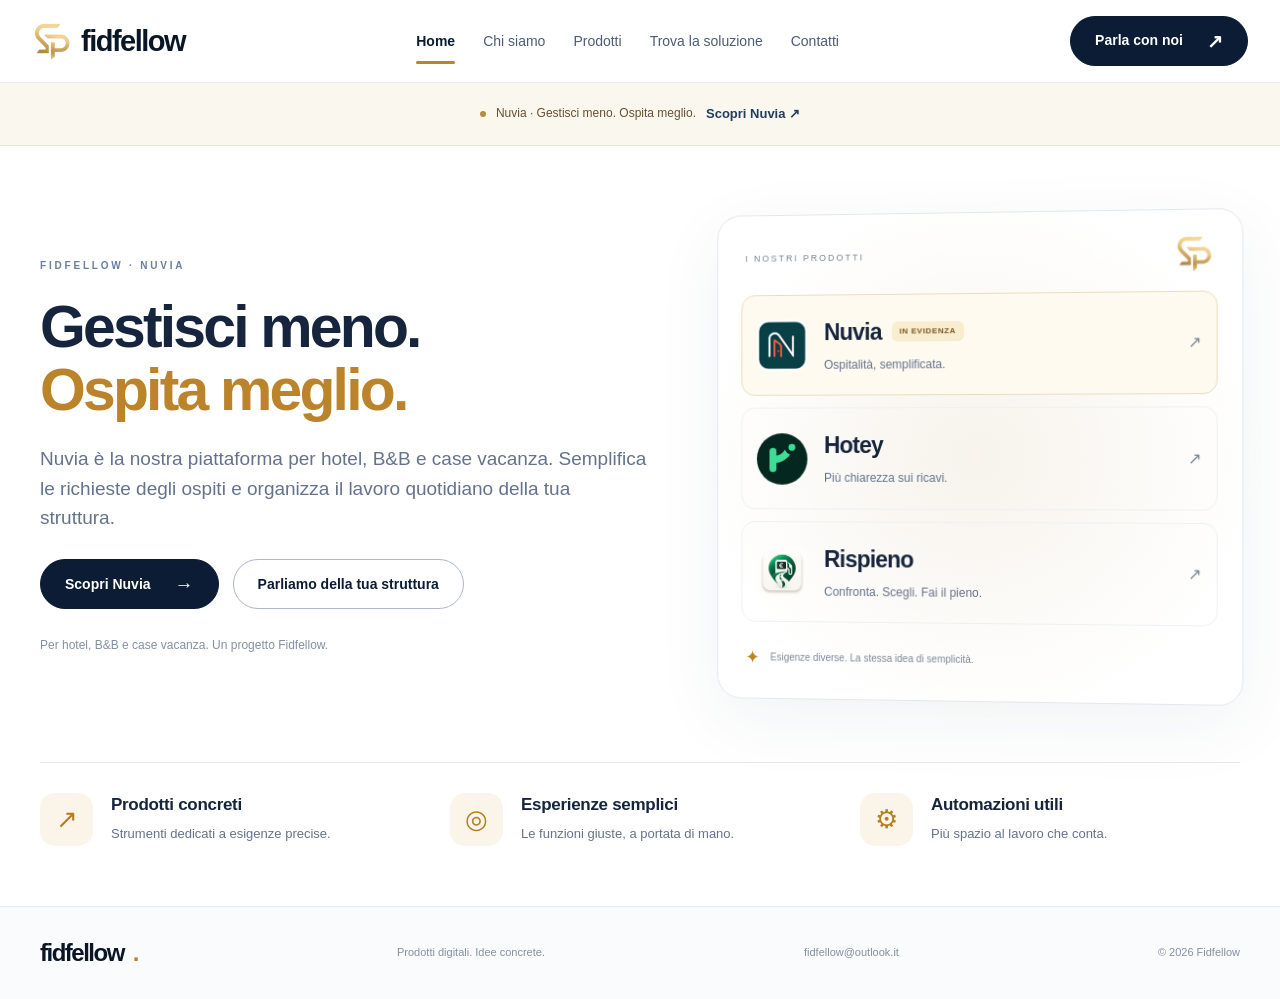
==== commit ef59dc92: "Feature Nuvia on homepage and remove Rispieno launch promotion" ====
--- a/index.html
+++ b/index.html
@@ -1,4 +1,13 @@
-<!doctype html><html lang="it"><head><meta charset="utf-8"><meta name="viewport" content="width=device-width,initial-scale=1"><title>Fidfellow — Prodotti digitali, idee concrete</title><meta name="description" content="Nuvia, Hotey e Rispieno: scopri i prodotti Fidfellow e le soluzioni di automazione AI per semplificare il lavoro e le scelte quotidiane."><link rel="canonical" href="https://www.fidfellow.it/"><meta name="theme-color" content="#ffffff"><link rel="icon" href="assets/fidfellow-mark.webp"><meta property="og:title" content="Fidfellow — Prodotti digitali, idee concrete"><meta property="og:description" content="Tecnologia utile. Prodotti concreti. Scopri Nuvia, Hotey e il lancio di Rispieno."><meta property="og:image" content="https://www.fidfellow.it/assets/fidfellow-mark.webp"><script async src="https://pagead2.googlesyndication.com/pagead/js/adsbygoogle.js?client=ca-pub-4845368538074260" crossorigin="anonymous"></script><style>:root{--navy:#0b1c34;--text:#16253d;--muted:#64728b;--gold:#bb842a;--line:#e6eaf0;--surface:#f7f9fc;--shadow:0 20px 70px #263c5710}*{box-sizing:border-box}html{scroll-behavior:smooth;scroll-padding-top:90px}body{margin:0;color:var(--text);background:#fff;font-family:Inter,-apple-system,BlinkMacSystemFont,"Segoe UI",Arial,sans-serif;-webkit-font-smoothing:antialiased;line-height:1.6}body.lock{overflow:hidden}a{color:inherit;text-decoration:none}button,input,select,textarea{font:inherit}button,a,input{touch-action:manipulation}button{cursor:pointer}img{max-width:100%;object-fit:contain}button,a{ -webkit-tap-highlight-color:transparent}button:focus-visible,a:focus-visible,summary:focus-visible{outline:3px solid #bc8a3a;outline-offset:5px}input:focus,select:focus,textarea:focus{outline:2px solid #bc8a3a;outline-offset:2px}[hidden]{display:none!important}.container{width:min(1200px,calc(100% - 80px));margin-inline:auto}header{position:sticky;top:0;z-index:30;background:#fffffff5;border-bottom:1px solid var(--line);backdrop-filter:blur(14px)}.nav-wrap{width:min(1320px,calc(100% - 64px));min-height:82px;margin:auto;display:flex;align-items:center;justify-content:space-between;gap:30px}.brand{display:inline-flex;gap:9px;align-items:center;letter-spacing:-1.5px;font-size:29px;font-weight:750;color:#091628}.brand img{object-fit:contain;width:40px;height:40px}nav{display:flex;gap:28px;align-items:center}nav a{position:relative;padding:27px 0;font-size:14px;color:#4c5c76;white-space:nowrap}nav a[aria-current]{color:var(--navy);font-weight:650}nav a[aria-current]:after{content:'';position:absolute;bottom:15px;left:0;right:0;height:3px;background:var(--gold);border-radius:5px}#menu-toggle{display:none}.button{display:inline-flex;align-items:center;justify-content:center;gap:24px;background:var(--navy);border:1px solid var(--navy);border-radius:50px;padding:14px 24px;min-height:50px;color:#fff;font-size:14px;font-weight:600;line-height:1.4;transition:transform .2s,background .2s;white-space:normal;text-align:center}.button:hover{background:#203b60;transform:translateY(-2px)}.button.outline{color:var(--navy);background:transparent;border-color:#acb7c8}.button.outline:hover{background:#eef2f7}.button span{font-size:19px;line-height:1}.actions{display:flex;align-items:center;flex-wrap:wrap;gap:14px;margin-top:27px}.eyebrow{font-size:10px;font-weight:650;letter-spacing:2.8px;color:#6b7e9c;margin:0 0 22px}.gold,em{color:var(--gold)}em{font-style:normal}h1,h2,h3,p{margin-top:0}h1{font-size:clamp(42px,4.6vw,67px);line-height:1.06;letter-spacing:-2.8px;font-weight:700;margin-bottom:23px}h2{font-size:25px;line-height:1.2;letter-spacing:-.9px;margin-bottom:14px}h3{font-size:17px;line-height:1.3;letter-spacing:-.3px;margin-bottom:7px}p{color:var(--muted);font-size:15px;line-height:1.65}.lead{font-size:19px;line-height:1.55;max-width:630px;margin-bottom:0}.hero{display:grid;grid-template-columns:1.15fr 1fr;gap:65px;align-items:center;padding-block:66px 60px}.hero-foot{font-size:12px;margin:27px 0 0;color:#8490a1}.launch-strip{background:#faf7ef;display:flex;justify-content:center;align-items:center;gap:10px;padding:11px 20px;color:#665130;font-size:12px;border-bottom:1px solid #eee7d7}.launch-strip button{border:0;background:transparent;color:#6d4815;font-size:12px;font-weight:650;padding:5px 10px}.live-dot{height:6px;width:6px;background:#b88a3a;border-radius:50%;flex:none}.ecosystem{padding:24px;background:#fff;border:1px solid #e3e7ed;border-radius:24px;box-shadow:var(--shadow);transform:perspective(1400px) rotateY(-5deg);position:relative}.ecosystem:before{content:'';position:absolute;inset:-45px;z-index:-1;background:radial-gradient(ellipse,#eee6d77a,transparent 65%);pointer-events:none}.ecosystem-head{display:flex;align-items:center;justify-content:space-between;margin:0 4px 18px}.ecosystem-head>span{font-size:9px;letter-spacing:2px;color:#788297}.eco-row{display:flex;align-items:center;gap:17px;padding:19px 15px;border:1px solid #edf0f4;border-radius:14px;margin-bottom:12px;transition:transform .2s,background .2s}.eco-row:hover{background:#f8f9fc;transform:translateX(3px)}.eco-row img{width:52px;height:52px;border-radius:12px;flex:none}.eco-row>span:nth-child(2){flex:1}.eco-row strong{display:flex;gap:10px;align-items:center;font-size:23px;letter-spacing:-.8px}.eco-row small{font-size:12px;color:var(--muted)}.eco-row>span:last-child{color:#7b879b}.eco-launch{background:#fffaf0;border-color:#ebdcbf}.badge{display:inline-block;background:#f9edcf;color:#79541d;border-radius:6px;padding:4px 8px;font-size:8px;letter-spacing:.6px;font-weight:700;line-height:1.5;vertical-align:middle}.ecosystem-bottom{font-size:10px;color:#7b8798;padding:10px 4px 2px}.tiny-icon{color:var(--gold);font-size:18px;vertical-align:middle;margin-right:8px}.principles{display:grid;grid-template-columns:repeat(3,1fr);gap:30px;padding-block:30px 50px;border-top:1px solid var(--line)}.principles article{display:flex;gap:18px;align-items:center}.principles p{font-size:13px;margin:0}.icon-box{height:53px;width:53px;flex:none;display:inline-grid;place-items:center;background:#fbf5e9;color:#b57e22;border-radius:15px;font-size:26px}.card{background:white;border:1px solid var(--line);border-radius:18px;padding:27px}.values{display:grid;grid-template-columns:repeat(3,minmax(0,1fr));gap:20px}.values .icon-box{margin-bottom:22px}.values h2{font-size:22px}.values p{font-size:14px;margin:0}.brand-panel{min-height:370px;background:linear-gradient(145deg,#fafbfc,#f5efe3);border:1px solid #eee9e0;border-radius:24px;display:flex;flex-direction:column;align-items:center;justify-content:center;padding:35px}.brand-panel img{width:140px;height:140px}.brand-panel strong{font-size:35px;letter-spacing:-1.8px;margin-top:5px}.brand-panel p{font-size:17px;line-height:1.5;text-align:center;margin:12px 0 24px}.brand-panel>span{font-size:8px;color:#9a8b70;letter-spacing:1.5px}.split-note{display:grid;grid-template-columns:.8fr 1.2fr auto;gap:40px;align-items:center;margin-block:45px 60px;padding-top:30px;border-top:1px solid var(--line)}.split-note h2{margin:0}.split-note p{margin:0;font-size:14px}.text-link{border:0;background:transparent;color:#223d60;padding:6px 0;font-size:13px;font-weight:600;min-height:40px;display:inline-flex;align-items:center}.page-intro{padding-block:55px 38px}.page-intro h1{max-width:900px}.page-intro .lead{max-width:720px;font-size:18px}.product-grid{display:grid;grid-template-columns:repeat(3,minmax(0,1fr));gap:20px}.product-card{display:flex;flex-direction:column;padding:28px;min-width:0}.product-top{display:flex;align-items:center;justify-content:space-between;gap:12px;margin-bottom:25px}.product-top img{width:60px;height:60px;border-radius:14px}.category{font-size:8px;letter-spacing:1px;color:#7788a0;text-align:right}.product-card h2{font-size:29px;margin-bottom:15px}.product-card p{font-size:14px}.product-card ul{list-style:none;margin:2px 0 28px;padding:0;font-size:12px;color:#5c6c84}.product-card li{border-bottom:1px solid #eef1f5;padding:9px 0}.product-card li:before{content:'✓';color:var(--gold);margin-right:9px}.product-card .button{margin-top:auto;align-self:start;font-size:13px}.product-launch{background:#fffdf8;border-color:#e7d4ae}.custom-banner{display:flex;align-items:center;justify-content:space-between;gap:25px;border-top:1px solid var(--line);margin-top:36px;padding-block:30px 48px}.custom-banner h2{font-size:24px;margin-bottom:6px}.custom-banner p{margin:0;font-size:14px}.back{display:inline-block;font-size:13px;color:#64748b;margin:35px 0}.detail-layout{display:grid;grid-template-columns:.8fr 1.2fr;gap:70px;align-items:center;padding-bottom:60px}.detail-layout h1{font-size:clamp(40px,4vw,59px)}.detail-layout .lead{font-size:17px}.detail-art{min-height:380px;border-radius:24px;display:flex;flex-direction:column;align-items:center;justify-content:center;gap:36px;padding:35px;background:#f0f7f6}.detail-art>img{width:155px;height:155px;border-radius:25px}.detail-art>span{font-size:9px;letter-spacing:1.5px;color:#44605c;text-align:center}.hotey-art{background:#eff6f1}.rispieno-art{background:#fff5df}.rispieno-art>span{color:#896e33}dl{font-size:13px;margin:25px 0}dl>div{display:flex;justify-content:space-between;gap:20px;padding:12px 0;border-bottom:1px solid var(--line)}dd{margin:0;color:var(--muted);text-align:right}.steps{list-style:none;padding:0;margin:25px 0;font-size:14px;color:#5b6e85}.steps li{padding:9px 0}.steps b{color:var(--gold);font-size:11px;margin-right:12px}.results-intro h1{font-size:clamp(40px,4vw,58px)}.simulator{padding-bottom:55px}.sim-toolbar{display:flex;justify-content:space-between;gap:20px;align-items:center;margin-bottom:23px}.segmented{display:flex;gap:5px;padding:5px;background:#f0f3f8;border:1px solid var(--line);border-radius:11px}.segmented button{background:transparent;color:#66758e;border:0;padding:10px 25px;border-radius:7px;font-size:13px;min-height:42px}.segmented button[aria-pressed=true]{background:var(--navy);color:white;box-shadow:0 3px 5px #12243d20}.small-button{background:white;border:1px solid #dbe2ec;border-radius:9px;padding:10px 15px;font-size:12px;color:#3a4e6c;min-height:42px}.small-button:hover{background:#f5f7fb}.sim-grid{display:grid;grid-template-columns:300px minmax(0,1fr);gap:22px;align-items:start}.controls{background:#fbfcfe;padding:23px}.control-heading{display:flex;justify-content:space-between;align-items:center;gap:10px}.control-heading h2{font-size:19px;margin:0}.control-heading .text-link{font-size:10px;color:#7b8699}.controls>p{font-size:12px;margin-top:14px}.range-label{flex-direction:row;display:flex;flex-wrap:wrap;align-items:center;justify-content:space-between;gap:8px;font-size:12px;color:#51627b;margin-top:25px}.range-label output{font-weight:650;color:var(--navy);font-size:14px}.range-label input{width:100%;accent-color:#bc8b39;min-height:32px;cursor:pointer}.controls .assumption{font-size:10px;color:#7a879a;border-top:1px solid var(--line);padding-top:18px;margin:20px 0 0}.metrics{display:grid;grid-template-columns:1fr 1fr;gap:18px;margin-bottom:18px}.metrics article{padding:23px}.metrics span{display:block;font-size:12px;color:#5c6e88}.metrics strong{font-size:33px;line-height:1.3;letter-spacing:-1px;display:block;margin:10px 0;color:#142943}.metrics article:first-child strong{color:#ad7926}.metrics small{font-size:10px;color:#7c8aa0}.chart-card{padding:24px}.chart-heading{display:flex;justify-content:space-between;align-items:center;gap:20px}.chart-heading .eyebrow{font-size:8px;letter-spacing:1.5px;margin-bottom:9px}.chart-heading h2{font-size:20px;margin:0}.sim-status{font-size:10px;color:#9b742f;white-space:nowrap}#result-chart{width:100%;height:auto;display:block;margin-top:16px;overflow:visible}.chart-note{font-size:11px;margin:0;color:#70809a}.data-table{margin-top:18px;padding:17px 23px}.data-table summary{cursor:pointer;min-height:32px;font-size:13px;align-content:center}.table-scroll{overflow:auto;margin-top:15px}table{border-collapse:collapse;width:100%;font-size:12px;text-align:left}th,td{padding:10px;border-bottom:1px solid var(--line);white-space:nowrap}th{color:#64748b;font-weight:600}tbody tr:hover{background:#f7f9fc}.contact-intro{padding-bottom:35px}.contact-layout{display:grid;grid-template-columns:1.35fr .85fr;gap:23px;padding-bottom:20px}#contact-form{padding:30px}#contact-form>p{font-size:13px}label{display:flex;flex-direction:column;gap:7px;font-size:12px;color:#52627c;margin-top:17px}.form-row{display:grid;grid-template-columns:1fr 1fr;gap:15px}label small{display:inline;font-size:10px;color:#7e8da3}input:not([type=range]),select,textarea{border:1px solid #dfe5ed;border-radius:8px;padding:12px 13px;width:100%;min-width:0;min-height:45px;color:var(--text);background:#fdfefe;font-size:16px}textarea{resize:vertical;line-height:1.5}#contact-form .button{margin-top:22px}#contact-form .form-note{font-size:10px;margin:13px 0 0;color:#7a879b}.contact-side{display:grid;gap:20px;align-content:start}.contact-side .icon-box{margin-bottom:20px}.contact-side h2{font-size:23px}.contact-side p{font-size:13px}.email{display:block;font-size:clamp(16px,1.5vw,21px);font-weight:550;letter-spacing:-.4px;overflow-wrap:anywhere;margin:15px 0 20px}.faq{max-width:850px;padding-block:20px 55px}.faq h2{font-size:25px}.faq details{border-bottom:1px solid var(--line);padding:15px 0}.faq summary{font-size:14px;cursor:pointer;min-height:36px;align-content:center}.faq p{font-size:13px;margin:10px 0}.footer-inner{display:flex;gap:25px;align-items:center;justify-content:space-between;padding-block:27px}.footer-inner .brand{font-size:24px}.footer-inner>span,.footer-inner>a:not(.brand),.footer-inner small{font-size:11px;color:#8290a4}footer{border-top:1px solid var(--line);background:#fafbfc;margin-top:10px}.skip{position:fixed;top:-80px;left:20px;z-index:200;background:var(--navy);color:white;padding:12px}.skip:focus{top:10px}dialog{border:1px solid #ece8df;padding:0;border-radius:25px;width:min(460px,calc(100% - 32px));max-height:calc(100dvh - 32px);overflow:auto;box-shadow:0 35px 110px #07192f40;color:var(--text)}dialog::backdrop{background:#07152680;backdrop-filter:blur(5px)}.modal-close{position:absolute;right:15px;top:15px;width:40px;height:40px;display:grid;place-items:center;border:1px solid #e3ded5;border-radius:50%;background:#ffffffd9;color:#2f3b4c;font-size:26px;z-index:1}.launch-art{display:flex;align-items:center;justify-content:center;gap:20px;background:#fff7e7;padding:30px 35px 24px;min-height:150px}.launch-art img{width:88px;height:88px;border-radius:22px}.launch-art .badge{font-size:9px;padding:7px 10px}.launch-content{padding:30px 35px;text-align:center}.launch-content .eyebrow{font-size:8px;letter-spacing:2px;margin-bottom:15px}.launch-content h2{font-size:39px;line-height:1.1;letter-spacing:-1.8px;margin-bottom:17px}.launch-content p:not(.eyebrow){font-size:14px}.launch-content .button{width:100%;margin-top:10px}.launch-content .dismiss{display:block;margin:15px auto 0;color:#708098;font-weight:400}.page-enter{animation:page-enter .25s ease}@keyframes page-enter{from{opacity:.5;transform:translateY(6px)}to{opacity:1;transform:translateY(0)}}
+<!doctype html><html lang="it"><head>
+<!-- Google tag (gtag.js) -->
+<script async src="https://www.googletagmanager.com/gtag/js?id=G-3WZ1RW760S"></script>
+<script>
+  window.dataLayer = window.dataLayer || [];
+  function gtag(){dataLayer.push(arguments);}
+  gtag('js', new Date());
+  gtag('config', 'G-3WZ1RW760S');
+</script>
+<meta charset="utf-8"><meta name="viewport" content="width=device-width,initial-scale=1"><title>Fidfellow — Prodotti digitali, idee concrete</title><meta name="description" content="Nuvia, Hotey e Rispieno: scopri i prodotti Fidfellow e le soluzioni di automazione AI per semplificare il lavoro e le scelte quotidiane."><link rel="canonical" href="https://www.fidfellow.it/"><meta name="theme-color" content="#ffffff"><link rel="icon" href="assets/fidfellow-mark.webp"><meta property="og:title" content="Fidfellow — Prodotti digitali, idee concrete"><meta property="og:description" content="Scopri Nuvia, la piattaforma Fidfellow per hotel, B&B e case vacanza. Gestisci meno. Ospita meglio."><meta property="og:image" content="https://www.fidfellow.it/assets/fidfellow-mark.webp"><script async src="https://pagead2.googlesyndication.com/pagead/js/adsbygoogle.js?client=ca-pub-4845368538074260" crossorigin="anonymous"></script><style>:root{--navy:#0b1c34;--text:#16253d;--muted:#64728b;--gold:#bb842a;--line:#e6eaf0;--surface:#f7f9fc;--shadow:0 20px 70px #263c5710}*{box-sizing:border-box}html{scroll-behavior:smooth;scroll-padding-top:90px}body{margin:0;color:var(--text);background:#fff;font-family:Inter,-apple-system,BlinkMacSystemFont,"Segoe UI",Arial,sans-serif;-webkit-font-smoothing:antialiased;line-height:1.6}body.lock{overflow:hidden}a{color:inherit;text-decoration:none}button,input,select,textarea{font:inherit}button,a,input{touch-action:manipulation}button{cursor:pointer}img{max-width:100%;object-fit:contain}button,a{ -webkit-tap-highlight-color:transparent}button:focus-visible,a:focus-visible,summary:focus-visible{outline:3px solid #bc8a3a;outline-offset:5px}input:focus,select:focus,textarea:focus{outline:2px solid #bc8a3a;outline-offset:2px}[hidden]{display:none!important}.container{width:min(1200px,calc(100% - 80px));margin-inline:auto}header{position:sticky;top:0;z-index:30;background:#fffffff5;border-bottom:1px solid var(--line);backdrop-filter:blur(14px)}.nav-wrap{width:min(1320px,calc(100% - 64px));min-height:82px;margin:auto;display:flex;align-items:center;justify-content:space-between;gap:30px}.brand{display:inline-flex;gap:9px;align-items:center;letter-spacing:-1.5px;font-size:29px;font-weight:750;color:#091628}.brand img{object-fit:contain;width:40px;height:40px}nav{display:flex;gap:28px;align-items:center}nav a{position:relative;padding:27px 0;font-size:14px;color:#4c5c76;white-space:nowrap}nav a[aria-current]{color:var(--navy);font-weight:650}nav a[aria-current]:after{content:'';position:absolute;bottom:15px;left:0;right:0;height:3px;background:var(--gold);border-radius:5px}#menu-toggle{display:none}.button{display:inline-flex;align-items:center;justify-content:center;gap:24px;background:var(--navy);border:1px solid var(--navy);border-radius:50px;padding:14px 24px;min-height:50px;color:#fff;font-size:14px;font-weight:600;line-height:1.4;transition:transform .2s,background .2s;white-space:normal;text-align:center}.button:hover{background:#203b60;transform:translateY(-2px)}.button.outline{color:var(--navy);background:transparent;border-color:#acb7c8}.button.outline:hover{background:#eef2f7}.button span{font-size:19px;line-height:1}.actions{display:flex;align-items:center;flex-wrap:wrap;gap:14px;margin-top:27px}.eyebrow{font-size:10px;font-weight:650;letter-spacing:2.8px;color:#6b7e9c;margin:0 0 22px}.gold,em{color:var(--gold)}em{font-style:normal}h1,h2,h3,p{margin-top:0}h1{font-size:clamp(42px,4.6vw,67px);line-height:1.06;letter-spacing:-2.8px;font-weight:700;margin-bottom:23px}h2{font-size:25px;line-height:1.2;letter-spacing:-.9px;margin-bottom:14px}h3{font-size:17px;line-height:1.3;letter-spacing:-.3px;margin-bottom:7px}p{color:var(--muted);font-size:15px;line-height:1.65}.lead{font-size:19px;line-height:1.55;max-width:630px;margin-bottom:0}.hero{display:grid;grid-template-columns:1.15fr 1fr;gap:65px;align-items:center;padding-block:66px 60px}.hero-foot{font-size:12px;margin:27px 0 0;color:#8490a1}.launch-strip{background:#faf7ef;display:flex;justify-content:center;align-items:center;gap:10px;padding:11px 20px;color:#665130;font-size:12px;border-bottom:1px solid #eee7d7}.launch-strip button{border:0;background:transparent;color:#6d4815;font-size:12px;font-weight:650;padding:5px 10px}.live-dot{height:6px;width:6px;background:#b88a3a;border-radius:50%;flex:none}.ecosystem{padding:24px;background:#fff;border:1px solid #e3e7ed;border-radius:24px;box-shadow:var(--shadow);transform:perspective(1400px) rotateY(-5deg);position:relative}.ecosystem:before{content:'';position:absolute;inset:-45px;z-index:-1;background:radial-gradient(ellipse,#eee6d77a,transparent 65%);pointer-events:none}.ecosystem-head{display:flex;align-items:center;justify-content:space-between;margin:0 4px 18px}.ecosystem-head>span{font-size:9px;letter-spacing:2px;color:#788297}.eco-row{display:flex;align-items:center;gap:17px;padding:19px 15px;border:1px solid #edf0f4;border-radius:14px;margin-bottom:12px;transition:transform .2s,background .2s}.eco-row:hover{background:#f8f9fc;transform:translateX(3px)}.eco-row img{width:52px;height:52px;border-radius:12px;flex:none}.eco-row>span:nth-child(2){flex:1}.eco-row strong{display:flex;gap:10px;align-items:center;font-size:23px;letter-spacing:-.8px}.eco-row small{font-size:12px;color:var(--muted)}.eco-row>span:last-child{color:#7b879b}.eco-launch{background:#fffaf0;border-color:#ebdcbf}.badge{display:inline-block;background:#f9edcf;color:#79541d;border-radius:6px;padding:4px 8px;font-size:8px;letter-spacing:.6px;font-weight:700;line-height:1.5;vertical-align:middle}.ecosystem-bottom{font-size:10px;color:#7b8798;padding:10px 4px 2px}.tiny-icon{color:var(--gold);font-size:18px;vertical-align:middle;margin-right:8px}.principles{display:grid;grid-template-columns:repeat(3,1fr);gap:30px;padding-block:30px 50px;border-top:1px solid var(--line)}.principles article{display:flex;gap:18px;align-items:center}.principles p{font-size:13px;margin:0}.icon-box{height:53px;width:53px;flex:none;display:inline-grid;place-items:center;background:#fbf5e9;color:#b57e22;border-radius:15px;font-size:26px}.card{background:white;border:1px solid var(--line);border-radius:18px;padding:27px}.values{display:grid;grid-template-columns:repeat(3,minmax(0,1fr));gap:20px}.values .icon-box{margin-bottom:22px}.values h2{font-size:22px}.values p{font-size:14px;margin:0}.brand-panel{min-height:370px;background:linear-gradient(145deg,#fafbfc,#f5efe3);border:1px solid #eee9e0;border-radius:24px;display:flex;flex-direction:column;align-items:center;justify-content:center;padding:35px}.brand-panel img{width:140px;height:140px}.brand-panel strong{font-size:35px;letter-spacing:-1.8px;margin-top:5px}.brand-panel p{font-size:17px;line-height:1.5;text-align:center;margin:12px 0 24px}.brand-panel>span{font-size:8px;color:#9a8b70;letter-spacing:1.5px}.split-note{display:grid;grid-template-columns:.8fr 1.2fr auto;gap:40px;align-items:center;margin-block:45px 60px;padding-top:30px;border-top:1px solid var(--line)}.split-note h2{margin:0}.split-note p{margin:0;font-size:14px}.text-link{border:0;background:transparent;color:#223d60;padding:6px 0;font-size:13px;font-weight:600;min-height:40px;display:inline-flex;align-items:center}.page-intro{padding-block:55px 38px}.page-intro h1{max-width:900px}.page-intro .lead{max-width:720px;font-size:18px}.product-grid{display:grid;grid-template-columns:repeat(3,minmax(0,1fr));gap:20px}.product-card{display:flex;flex-direction:column;padding:28px;min-width:0}.product-top{display:flex;align-items:center;justify-content:space-between;gap:12px;margin-bottom:25px}.product-top img{width:60px;height:60px;border-radius:14px}.category{font-size:8px;letter-spacing:1px;color:#7788a0;text-align:right}.product-card h2{font-size:29px;margin-bottom:15px}.product-card p{font-size:14px}.product-card ul{list-style:none;margin:2px 0 28px;padding:0;font-size:12px;color:#5c6c84}.product-card li{border-bottom:1px solid #eef1f5;padding:9px 0}.product-card li:before{content:'✓';color:var(--gold);margin-right:9px}.product-card .button{margin-top:auto;align-self:start;font-size:13px}.product-launch{background:#fffdf8;border-color:#e7d4ae}.custom-banner{display:flex;align-items:center;justify-content:space-between;gap:25px;border-top:1px solid var(--line);margin-top:36px;padding-block:30px 48px}.custom-banner h2{font-size:24px;margin-bottom:6px}.custom-banner p{margin:0;font-size:14px}.back{display:inline-block;font-size:13px;color:#64748b;margin:35px 0}.detail-layout{display:grid;grid-template-columns:.8fr 1.2fr;gap:70px;align-items:center;padding-bottom:60px}.detail-layout h1{font-size:clamp(40px,4vw,59px)}.detail-layout .lead{font-size:17px}.detail-art{min-height:380px;border-radius:24px;display:flex;flex-direction:column;align-items:center;justify-content:center;gap:36px;padding:35px;background:#f0f7f6}.detail-art>img{width:155px;height:155px;border-radius:25px}.detail-art>span{font-size:9px;letter-spacing:1.5px;color:#44605c;text-align:center}.hotey-art{background:#eff6f1}.rispieno-art{background:#fff5df}.rispieno-art>span{color:#896e33}dl{font-size:13px;margin:25px 0}dl>div{display:flex;justify-content:space-between;gap:20px;padding:12px 0;border-bottom:1px solid var(--line)}dd{margin:0;color:var(--muted);text-align:right}.steps{list-style:none;padding:0;margin:25px 0;font-size:14px;color:#5b6e85}.steps li{padding:9px 0}.steps b{color:var(--gold);font-size:11px;margin-right:12px}.results-intro h1{font-size:clamp(40px,4vw,58px)}.simulator{padding-bottom:55px}.sim-toolbar{display:flex;justify-content:space-between;gap:20px;align-items:center;margin-bottom:23px}.segmented{display:flex;gap:5px;padding:5px;background:#f0f3f8;border:1px solid var(--line);border-radius:11px}.segmented button{background:transparent;color:#66758e;border:0;padding:10px 25px;border-radius:7px;font-size:13px;min-height:42px}.segmented button[aria-pressed=true]{background:var(--navy);color:white;box-shadow:0 3px 5px #12243d20}.small-button{background:white;border:1px solid #dbe2ec;border-radius:9px;padding:10px 15px;font-size:12px;color:#3a4e6c;min-height:42px}.small-button:hover{background:#f5f7fb}.sim-grid{display:grid;grid-template-columns:300px minmax(0,1fr);gap:22px;align-items:start}.controls{background:#fbfcfe;padding:23px}.control-heading{display:flex;justify-content:space-between;align-items:center;gap:10px}.control-heading h2{font-size:19px;margin:0}.control-heading .text-link{font-size:10px;color:#7b8699}.controls>p{font-size:12px;margin-top:14px}.range-label{flex-direction:row;display:flex;flex-wrap:wrap;align-items:center;justify-content:space-between;gap:8px;font-size:12px;color:#51627b;margin-top:25px}.range-label output{font-weight:650;color:var(--navy);font-size:14px}.range-label input{width:100%;accent-color:#bc8b39;min-height:32px;cursor:pointer}.controls .assumption{font-size:10px;color:#7a879a;border-top:1px solid var(--line);padding-top:18px;margin:20px 0 0}.metrics{display:grid;grid-template-columns:1fr 1fr;gap:18px;margin-bottom:18px}.metrics article{padding:23px}.metrics span{display:block;font-size:12px;color:#5c6e88}.metrics strong{font-size:33px;line-height:1.3;letter-spacing:-1px;display:block;margin:10px 0;color:#142943}.metrics article:first-child strong{color:#ad7926}.metrics small{font-size:10px;color:#7c8aa0}.chart-card{padding:24px}.chart-heading{display:flex;justify-content:space-between;align-items:center;gap:20px}.chart-heading .eyebrow{font-size:8px;letter-spacing:1.5px;margin-bottom:9px}.chart-heading h2{font-size:20px;margin:0}.sim-status{font-size:10px;color:#9b742f;white-space:nowrap}#result-chart{width:100%;height:auto;display:block;margin-top:16px;overflow:visible}.chart-note{font-size:11px;margin:0;color:#70809a}.data-table{margin-top:18px;padding:17px 23px}.data-table summary{cursor:pointer;min-height:32px;font-size:13px;align-content:center}.table-scroll{overflow:auto;margin-top:15px}table{border-collapse:collapse;width:100%;font-size:12px;text-align:left}th,td{padding:10px;border-bottom:1px solid var(--line);white-space:nowrap}th{color:#64748b;font-weight:600}tbody tr:hover{background:#f7f9fc}.contact-intro{padding-bottom:35px}.contact-layout{display:grid;grid-template-columns:1.35fr .85fr;gap:23px;padding-bottom:20px}#contact-form{padding:30px}#contact-form>p{font-size:13px}label{display:flex;flex-direction:column;gap:7px;font-size:12px;color:#52627c;margin-top:17px}.form-row{display:grid;grid-template-columns:1fr 1fr;gap:15px}label small{display:inline;font-size:10px;color:#7e8da3}input:not([type=range]),select,textarea{border:1px solid #dfe5ed;border-radius:8px;padding:12px 13px;width:100%;min-width:0;min-height:45px;color:var(--text);background:#fdfefe;font-size:16px}textarea{resize:vertical;line-height:1.5}#contact-form .button{margin-top:22px}#contact-form .form-note{font-size:10px;margin:13px 0 0;color:#7a879b}.contact-side{display:grid;gap:20px;align-content:start}.contact-side .icon-box{margin-bottom:20px}.contact-side h2{font-size:23px}.contact-side p{font-size:13px}.email{display:block;font-size:clamp(16px,1.5vw,21px);font-weight:550;letter-spacing:-.4px;overflow-wrap:anywhere;margin:15px 0 20px}.faq{max-width:850px;padding-block:20px 55px}.faq h2{font-size:25px}.faq details{border-bottom:1px solid var(--line);padding:15px 0}.faq summary{font-size:14px;cursor:pointer;min-height:36px;align-content:center}.faq p{font-size:13px;margin:10px 0}.footer-inner{display:flex;gap:25px;align-items:center;justify-content:space-between;padding-block:27px}.footer-inner .brand{font-size:24px}.footer-inner>span,.footer-inner>a:not(.brand),.footer-inner small{font-size:11px;color:#8290a4}footer{border-top:1px solid var(--line);background:#fafbfc;margin-top:10px}.skip{position:fixed;top:-80px;left:20px;z-index:200;background:var(--navy);color:white;padding:12px}.skip:focus{top:10px}dialog{border:1px solid #ece8df;padding:0;border-radius:25px;width:min(460px,calc(100% - 32px));max-height:calc(100dvh - 32px);overflow:auto;box-shadow:0 35px 110px #07192f40;color:var(--text)}dialog::backdrop{background:#07152680;backdrop-filter:blur(5px)}.modal-close{position:absolute;right:15px;top:15px;width:40px;height:40px;display:grid;place-items:center;border:1px solid #e3ded5;border-radius:50%;background:#ffffffd9;color:#2f3b4c;font-size:26px;z-index:1}.launch-art{display:flex;align-items:center;justify-content:center;gap:20px;background:#fff7e7;padding:30px 35px 24px;min-height:150px}.launch-art img{width:88px;height:88px;border-radius:22px}.launch-art .badge{font-size:9px;padding:7px 10px}.launch-content{padding:30px 35px;text-align:center}.launch-content .eyebrow{font-size:8px;letter-spacing:2px;margin-bottom:15px}.launch-content h2{font-size:39px;line-height:1.1;letter-spacing:-1.8px;margin-bottom:17px}.launch-content p:not(.eyebrow){font-size:14px}.launch-content .button{width:100%;margin-top:10px}.launch-content .dismiss{display:block;margin:15px auto 0;color:#708098;font-weight:400}.page-enter{animation:page-enter .25s ease}@keyframes page-enter{from{opacity:.5;transform:translateY(6px)}to{opacity:1;transform:translateY(0)}}
 @media(min-width:1450px){.hero{padding-block:85px 70px}h1{font-size:69px}.home-hero{gap:90px}.container{width:min(1240px,calc(100% - 100px))}}
 @media(max-width:1050px){.nav-wrap{gap:20px;width:calc(100% - 40px)}nav{gap:20px}.nav-cta{display:none}.hero{gap:35px}.hero h1{font-size:52px}.eco-row{padding:15px 10px;gap:10px}.eco-row strong{font-size:20px}.ecosystem{padding:19px}.product-card{padding:22px}.product-top{align-items:flex-start;flex-direction:column}.detail-layout{gap:35px}.sim-grid{grid-template-columns:260px minmax(0,1fr)}.controls{padding:18px}.metrics strong{font-size:28px}.split-note{grid-template-columns:1fr 1fr}.split-note .text-link{grid-column:2}.footer-inner{flex-wrap:wrap}.contact-layout{grid-template-columns:1.15fr .85fr}}
 @media(max-width:760px){.container{width:calc(100% - 40px)}.nav-wrap{min-height:72px}.brand{font-size:27px}.brand img{width:34px;height:34px}#menu-toggle{display:flex;align-items:center;gap:13px;border:1px solid #e1e6ed;background:#fff;border-radius:30px;color:var(--navy);padding:10px 15px;min-height:44px;font-size:13px}nav{display:none;position:absolute;top:72px;left:0;right:0;background:#fff;border-bottom:1px solid var(--line);box-shadow:0 22px 40px #10284c15;padding:12px 22px 20px;flex-direction:column;gap:0;align-items:stretch;max-height:calc(100dvh - 72px);overflow:auto}header.menu-open nav{display:flex}nav a{padding:15px 10px;font-size:19px;border-bottom:1px solid #f0f2f6}nav a[aria-current]:after{left:0;top:19px;bottom:19px;width:3px;height:auto;right:auto}.launch-strip{font-size:10px;gap:7px;padding:8px 15px}.launch-strip button{font-size:10px;padding-inline:4px;white-space:nowrap}.hero{grid-template-columns:1fr;padding-block:36px;gap:32px}.hero h1,h1{font-size:clamp(39px,9.2vw,57px);letter-spacing:-1.8px}.lead,.page-intro .lead{font-size:16px}.eyebrow{font-size:8px;letter-spacing:2.2px;margin-bottom:18px}.actions{gap:10px;margin-top:22px}.button{padding:13px 20px;min-height:48px;font-size:13px;gap:15px}.hero-foot{font-size:11px;margin-top:19px}.ecosystem{transform:none;padding:20px;border-radius:20px}.ecosystem-head{margin-bottom:10px}.ecosystem-head img{width:30px;height:30px}.eco-row{padding:13px;gap:14px}.eco-row img{width:45px;height:45px}.eco-row strong{font-size:20px}.eco-row small{font-size:11px}.ecosystem-bottom{font-size:9px}.principles{grid-template-columns:1fr;gap:22px;padding-block:27px 38px}.principles article{gap:15px}.principles p{font-size:12px}.icon-box{width:46px;height:46px;font-size:23px}.brand-panel{min-height:250px;padding:25px}.brand-panel img{width:100px;height:100px}.brand-panel strong{font-size:28px}.brand-panel p{font-size:15px;margin-bottom:16px}.values{grid-template-columns:1fr;gap:13px}.values .card{padding:23px}.values .icon-box{float:left;margin:0 18px 12px 0}.values h2{font-size:21px;margin-top:8px}.values p{clear:both;padding-top:10px}.split-note{grid-template-columns:1fr;gap:15px;margin-block:30px 38px}.split-note .text-link{grid-column:auto}.split-note h2{font-size:26px}.page-intro{padding-block:34px 28px}.product-grid{grid-template-columns:1fr;gap:16px}.product-top{flex-direction:row;align-items:center;margin-bottom:20px}.product-card{padding:25px}.product-card h2{font-size:28px}.product-card ul{margin-bottom:22px}.custom-banner{flex-direction:column;align-items:start;padding-bottom:35px;gap:20px}.detail-layout{grid-template-columns:1fr;gap:28px;padding-bottom:35px}.detail-art{min-height:220px;gap:20px;padding:25px}.detail-art>img{width:110px;height:110px}.detail-layout h1{font-size:40px}.detail-layout .lead{font-size:16px}.back{margin:24px 0}.results-intro h1{font-size:39px}.sim-grid{grid-template-columns:1fr;gap:15px}.sim-toolbar{gap:10px;flex-wrap:wrap;margin-bottom:15px}.segmented{flex:1}.segmented button{flex:1;padding:10px 15px}.small-button{font-size:11px}.controls{padding:21px}.controls>p{margin:8px 0}.range-label{margin-top:19px}.range-label input{min-height:42px}.metrics{gap:11px;margin-bottom:13px}.metrics article{padding:17px 14px}.metrics span{font-size:10px}.metrics strong{font-size:clamp(22px,6vw,29px)}.metrics small{font-size:9px}.chart-card{padding:19px 12px}.chart-heading{padding-inline:6px;gap:10px}.chart-heading h2{font-size:17px}.sim-status{font-size:8px}.chart-heading .eyebrow{font-size:7px;letter-spacing:1px}.chart-note{padding-inline:6px;font-size:10px}.data-table{padding:15px}.contact-layout{grid-template-columns:1fr;gap:17px}#contact-form{padding:23px}.form-row{grid-template-columns:1fr;gap:0}.contact-side{gap:15px}.contact-side .card{padding:23px}.email{font-size:21px}.faq{padding-block:20px 35px}.faq h2{font-size:24px}.footer-inner{gap:15px;display:grid;grid-template-columns:1fr 1fr;padding-block:22px}.footer-inner>.brand{grid-column:1/-1}.footer-inner>a:not(.brand){grid-column:1/-1;grid-row:3}.footer-inner>span{font-size:10px}.footer-inner small{text-align:right;font-size:10px}.launch-content{padding:25px}.launch-content h2{font-size:35px}.launch-art{padding:25px;gap:15px}.launch-art img{width:75px;height:75px}.launch-art .badge{font-size:8px}}
@@ -8,17 +17,17 @@
 .analysis-guidance{margin-bottom:18px;background:#faf8f3}.analysis-guidance .eyebrow{font-size:8px;margin-bottom:10px}.analysis-guidance h2{font-size:23px}.analysis-guidance p:last-child{font-size:13px;margin:0}.controls label{margin-top:20px;line-height:1.5}.controls label small{font-size:10px;color:#78869b;line-height:1.5}.controls input[type=number]{font-variant-numeric:tabular-nums}.data-origin{font-size:10px!important;padding:10px 12px;background:#f5efdf;border-radius:8px;color:#765c2f!important}.decision-box{margin-top:17px;border-left:3px solid #c2903d}.decision-box p{font-size:13px;margin:0}.analysis-cta{margin-top:24px;display:flex;gap:20px;align-items:center;justify-content:space-between}.analysis-cta p{font-size:12px;margin:0}.analysis-cta .button{flex-shrink:0}.metrics strong.negative{color:#aa4d3f}.small-button:disabled{opacity:.45;cursor:not-allowed}#formula{font-size:12px;padding-top:15px}.data-table .form-note{font-size:10px;margin-top:15px;color:#78869b}.sim-grid{grid-template-columns:330px minmax(0,1fr)}@media(max-width:1050px){.sim-grid{grid-template-columns:290px minmax(0,1fr)}}@media(max-width:760px){.sim-grid{grid-template-columns:1fr}.analysis-cta{flex-direction:column;align-items:start}.analysis-guidance h2{font-size:21px}}.review-layout{display:grid;grid-template-columns:1fr 1.1fr;gap:25px;padding-bottom:55px;align-items:start}.review-layout>div{display:grid;gap:20px}.review-published{background:#fbf9f4}.review-policy{border-top:1px solid #e5dfd3;padding-top:17px;font-size:12px}.review-data p{font-size:13px}.review-layout form>p{font-size:13px}.review-layout form .button{margin-top:22px}.review-layout .form-note{font-size:11px;margin:15px 0 0}.review-consent{display:flex;flex-direction:row;align-items:flex-start;gap:12px;font-size:12px;line-height:1.5}.review-consent input[type=checkbox]{width:18px;height:18px;min-height:18px;flex:0 0 18px;margin:3px 0 0;accent-color:#b58532}#review-form{scroll-margin-top:100px}.reviews-intro .actions{margin-bottom:8px}@media(max-width:760px){.review-layout{grid-template-columns:1fr;gap:20px}.review-layout .card{padding:23px}.review-layout{padding-bottom:35px}}.finder{padding-bottom:60px}.finder-progress{display:flex;justify-content:space-between;align-items:center;gap:20px;border-bottom:1px solid var(--line);padding-bottom:15px;margin-bottom:24px;min-height:57px}.finder-progress>span{font-size:12px;color:#7b6b4a}.finder-options{display:grid;grid-template-columns:1fr 1fr;gap:20px}.finder-choice{text-align:left;color:var(--text);font:inherit;transition:border-color .2s,transform .2s,box-shadow .2s;cursor:pointer}.finder-choice:hover{border-color:#ccb077;box-shadow:0 8px 28px #1729400a;transform:translateY(-3px)}.finder-choice .icon-box{margin-bottom:22px}.finder-choice h2{font-size:24px;margin-bottom:12px}.finder-choice p{font-size:14px;margin-bottom:12px}.finder-choice .text-link{color:#85642c}.finder-bottom{font-size:12px;margin-top:25px}#finder-second{max-width:850px;margin:auto}#finder-question{font-size:32px;margin:22px 0 15px;line-height:1.2}.finder-detail-options{display:grid;gap:14px;margin-top:25px}.finder-detail-choice{display:flex;align-items:center;gap:22px;text-align:left;border:1px solid var(--line);border-radius:15px;background:#fff;color:var(--text);padding:23px;min-height:86px}.finder-detail-choice>span:first-child{color:#b88b43;font-size:12px}.finder-detail-choice>span:nth-child(2){flex:1;font-size:17px}.finder-detail-choice:hover{background:#fcfaf5;border-color:#d0b88e}.finder-result{display:grid;grid-template-columns:1.3fr 1fr;gap:45px;padding:40px}.finder-result h2{font-size:39px;margin-bottom:18px}.finder-context{color:#997129;font-size:13px}.finder-result-copy>p:not(.eyebrow){font-size:15px}.finder-result ul{list-style:none;padding:0;margin:22px 0}.finder-result li{font-size:13px;padding:8px 0;border-bottom:1px solid var(--line)}.finder-result li:before{content:'✓';color:#b88b43;margin-right:10px}.finder-result-aside{padding:27px;background:#f8f9fc;border-radius:16px;align-self:start}.finder-result-aside .icon-box{margin-bottom:23px}.finder-result-aside p{font-size:13px}.finder-result-aside .text-link{display:block;margin-top:12px}.finder-result-copy>.text-link{margin-top:14px}#finder-title:focus,#finder-question:focus{outline:none}@media(max-width:760px){.finder{padding-bottom:35px}.finder-options{grid-template-columns:1fr;gap:14px}.finder-choice{padding:23px}.finder-choice .icon-box{margin-bottom:16px}.finder-choice h2{font-size:22px}#finder-question{font-size:27px}.finder-detail-choice{padding:19px;gap:15px}.finder-detail-choice>span:nth-child(2){font-size:15px}.finder-result{grid-template-columns:1fr;gap:24px;padding:24px}.finder-result h2{font-size:32px}.finder-result-aside{padding:23px}.finder-progress>span{font-size:10px}}</style></head><body>
 <a class="skip" href="#main">Vai al contenuto</a><header><div class="nav-wrap"><a class="brand" href="#home" aria-label="Fidfellow, Home"><img src="[data-uri]" alt="" width="40" height="40">fidfellow</a><button id="menu-toggle" aria-expanded="false" aria-controls="navigation">Menu <span aria-hidden="true">☰</span></button><nav id="navigation" aria-label="Navigazione principale"><a href="#home">Home</a><a href="#chi-siamo">Chi siamo</a><a href="#prodotti">Prodotti</a><a href="#soluzioni">Trova la soluzione</a><a href="#contatti">Contatti</a></nav><a class="button nav-cta" href="#contatti">Parla con noi <span>↗</span></a></div></header>
 <main id="main">
-<section data-page="home"><div class="launch-strip"><span class="live-dot"></span><span>È arrivato Rispieno. Il pieno parte dal confronto.</span><button type="button" data-launch>Scoprilo <span aria-hidden="true">↗</span></button></div><div class="container hero home-hero"><div class="hero-copy"><p class="eyebrow">FIDFELLOW · DIGITAL VENTURES</p><h1>Idee concrete.<br>Tecnologia che<br><em>semplifica.</em></h1><p class="lead">Costruiamo prodotti digitali e automazioni AI per dare più valore al tuo tempo.</p><div class="actions"><a class="button" href="#prodotti">Esplora i prodotti <span>→</span></a><a class="button outline" href="#chi-siamo">Scopri Fidfellow</a></div><p class="hero-foot">Per il lavoro. Per le scelte di ogni giorno.</p></div><div class="ecosystem" aria-label="L’ecosistema dei prodotti Fidfellow"><div class="ecosystem-head"><span>I NOSTRI PRODOTTI</span><img src="[data-uri]" alt="" width="38" height="38"></div><a class="eco-row" href="#nuvia"><img src="[data-uri]" alt="" width="56" height="56"><span><strong>Nuvia</strong><small>Ospitalità, semplificata.</small></span><span>↗</span></a><a class="eco-row" href="#hotey"><img src="[data-uri]" alt="" width="56" height="56"><span><strong>Hotey</strong><small>Più chiarezza sui ricavi.</small></span><span>↗</span></a><a class="eco-row eco-launch" href="#rispieno"><img src="[data-uri]" alt="" width="56" height="56"><span><strong>Rispieno <b class="badge">NOVITÀ</b></strong><small>Confronta. Scegli. Fai il pieno.</small></span><span>↗</span></a><div class="ecosystem-bottom"><span class="tiny-icon">✦</span> Esigenze diverse. La stessa idea di semplicità.</div></div></div><div class="container principles"><article><span class="icon-box">↗</span><div><h3>Prodotti concreti</h3><p>Strumenti dedicati a esigenze precise.</p></div></article><article><span class="icon-box">◎</span><div><h3>Esperienze semplici</h3><p>Le funzioni giuste, a portata di mano.</p></div></article><article><span class="icon-box">⚙</span><div><h3>Automazioni utili</h3><p>Più spazio al lavoro che conta.</p></div></article></div></section>
+<section data-page="home"><div class="launch-strip"><span class="live-dot"></span><span>Nuvia · Gestisci meno. Ospita meglio.</span><a href="nuvia/" class="text-link">Scopri Nuvia ↗</a></div><div class="container hero home-hero"><div class="hero-copy"><p class="eyebrow">FIDFELLOW · NUVIA</p><h1>Gestisci meno.<br><em>Ospita meglio.</em></h1><p class="lead">Nuvia è la nostra piattaforma per hotel, B&B e case vacanza. Semplifica le richieste degli ospiti e organizza il lavoro quotidiano della tua struttura.</p><div class="actions"><a class="button" href="nuvia/">Scopri Nuvia <span>→</span></a><a class="button outline" href="#contatti" data-topic="Nuvia">Parliamo della tua struttura</a></div><p class="hero-foot">Per hotel, B&B e case vacanza. Un progetto Fidfellow.</p></div><div class="ecosystem" aria-label="L’ecosistema dei prodotti Fidfellow"><div class="ecosystem-head"><span>I NOSTRI PRODOTTI</span><img src="[data-uri]" alt="" width="38" height="38"></div><a class="eco-row eco-launch" href="nuvia/"><img src="[data-uri]" alt="" width="56" height="56"><span><strong>Nuvia <b class="badge">IN EVIDENZA</b></strong><small>Ospitalità, semplificata.</small></span><span>↗</span></a><a class="eco-row" href="#hotey"><img src="[data-uri]" alt="" width="56" height="56"><span><strong>Hotey</strong><small>Più chiarezza sui ricavi.</small></span><span>↗</span></a><a class="eco-row" href="#rispieno"><img src="[data-uri]" alt="" width="56" height="56"><span><strong>Rispieno</strong><small>Confronta. Scegli. Fai il pieno.</small></span><span>↗</span></a><div class="ecosystem-bottom"><span class="tiny-icon">✦</span> Esigenze diverse. La stessa idea di semplicità.</div></div></div><div class="container principles"><article><span class="icon-box">↗</span><div><h3>Prodotti concreti</h3><p>Strumenti dedicati a esigenze precise.</p></div></article><article><span class="icon-box">◎</span><div><h3>Esperienze semplici</h3><p>Le funzioni giuste, a portata di mano.</p></div></article><article><span class="icon-box">⚙</span><div><h3>Automazioni utili</h3><p>Più spazio al lavoro che conta.</p></div></article></div></section>
 <section data-page="chi-siamo" hidden><div class="container hero about-hero"><div><p class="eyebrow">FIDFELLOW · CHI SIAMO</p><h1>Costruiamo con<br><em>visione e concretezza.</em></h1><p class="lead">Sviluppiamo prodotti digitali e soluzioni di automazione AI per aiutare aziende e persone a semplificare le attività quotidiane.</p><div class="actions"><a href="#prodotti" class="button">Scopri cosa facciamo <span>→</span></a><a href="#contatti" class="button outline">Contattaci</a></div></div><div class="brand-panel"><img src="[data-uri]